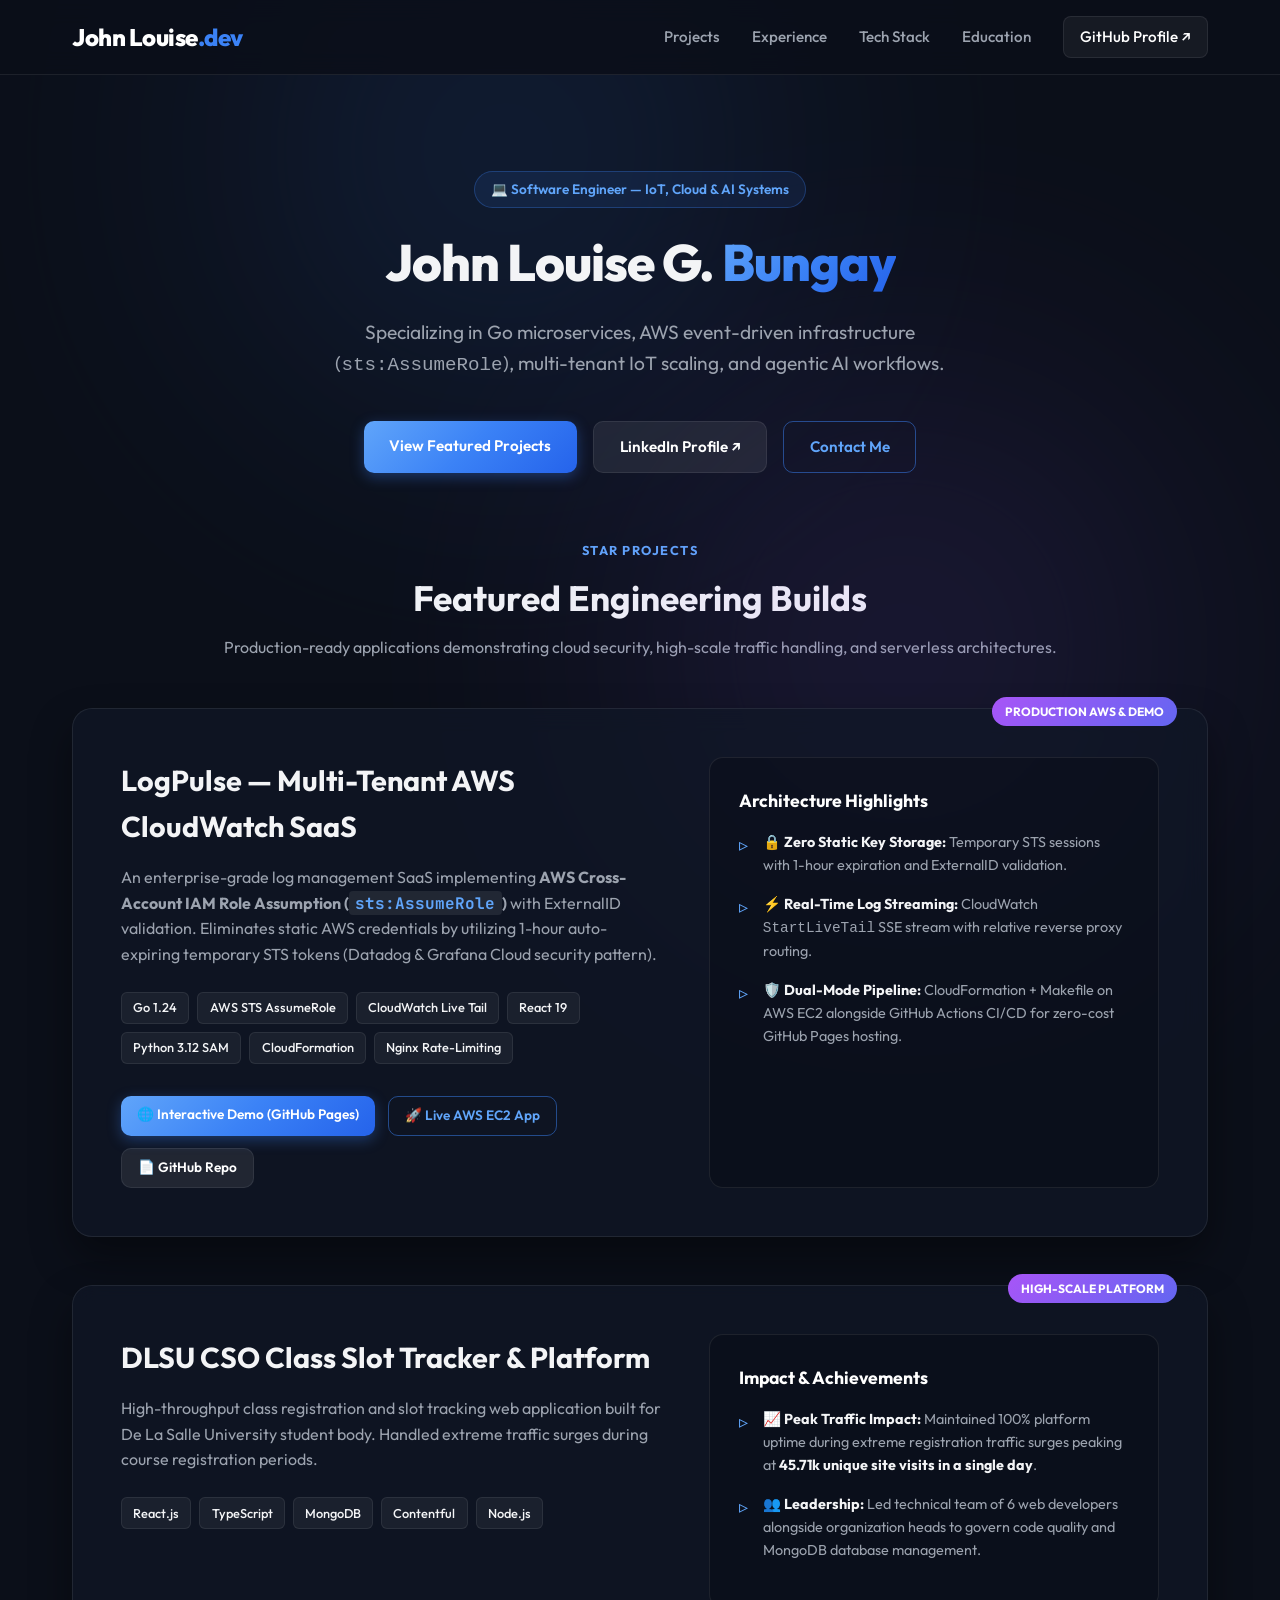
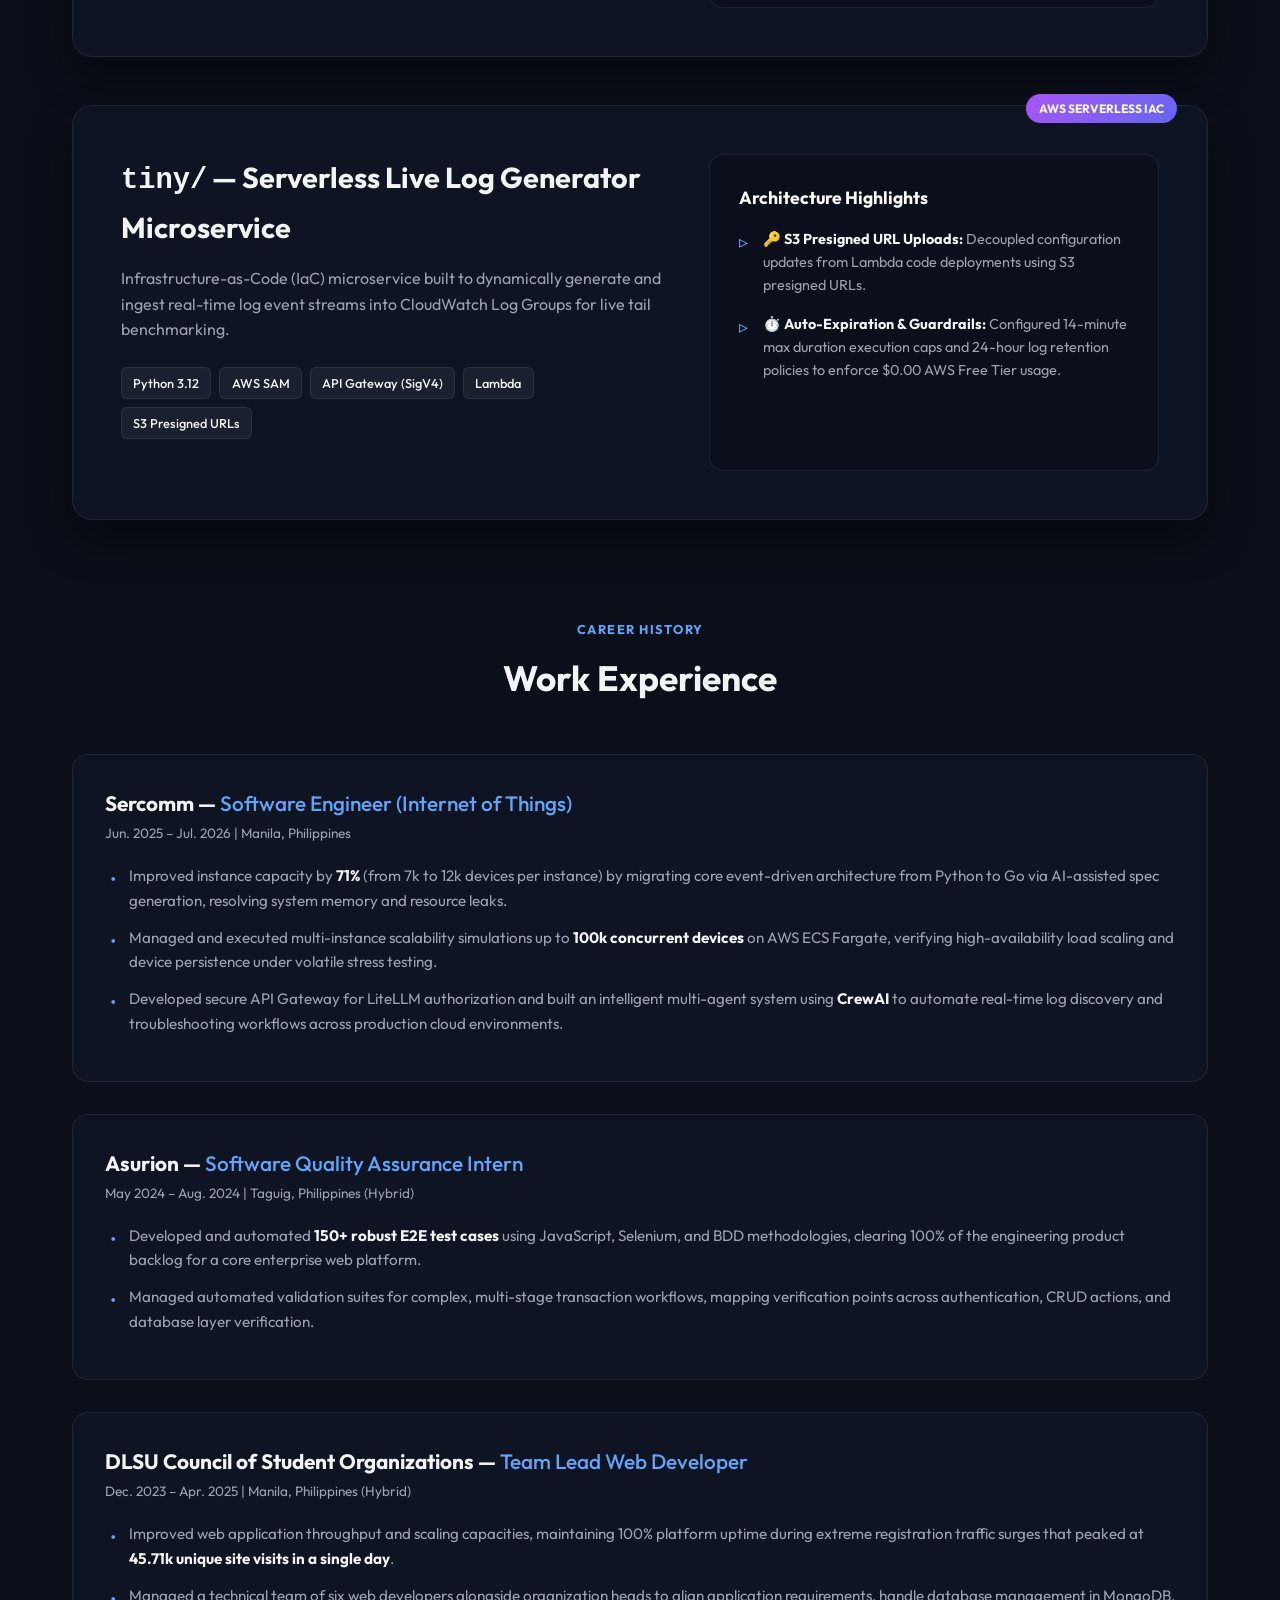
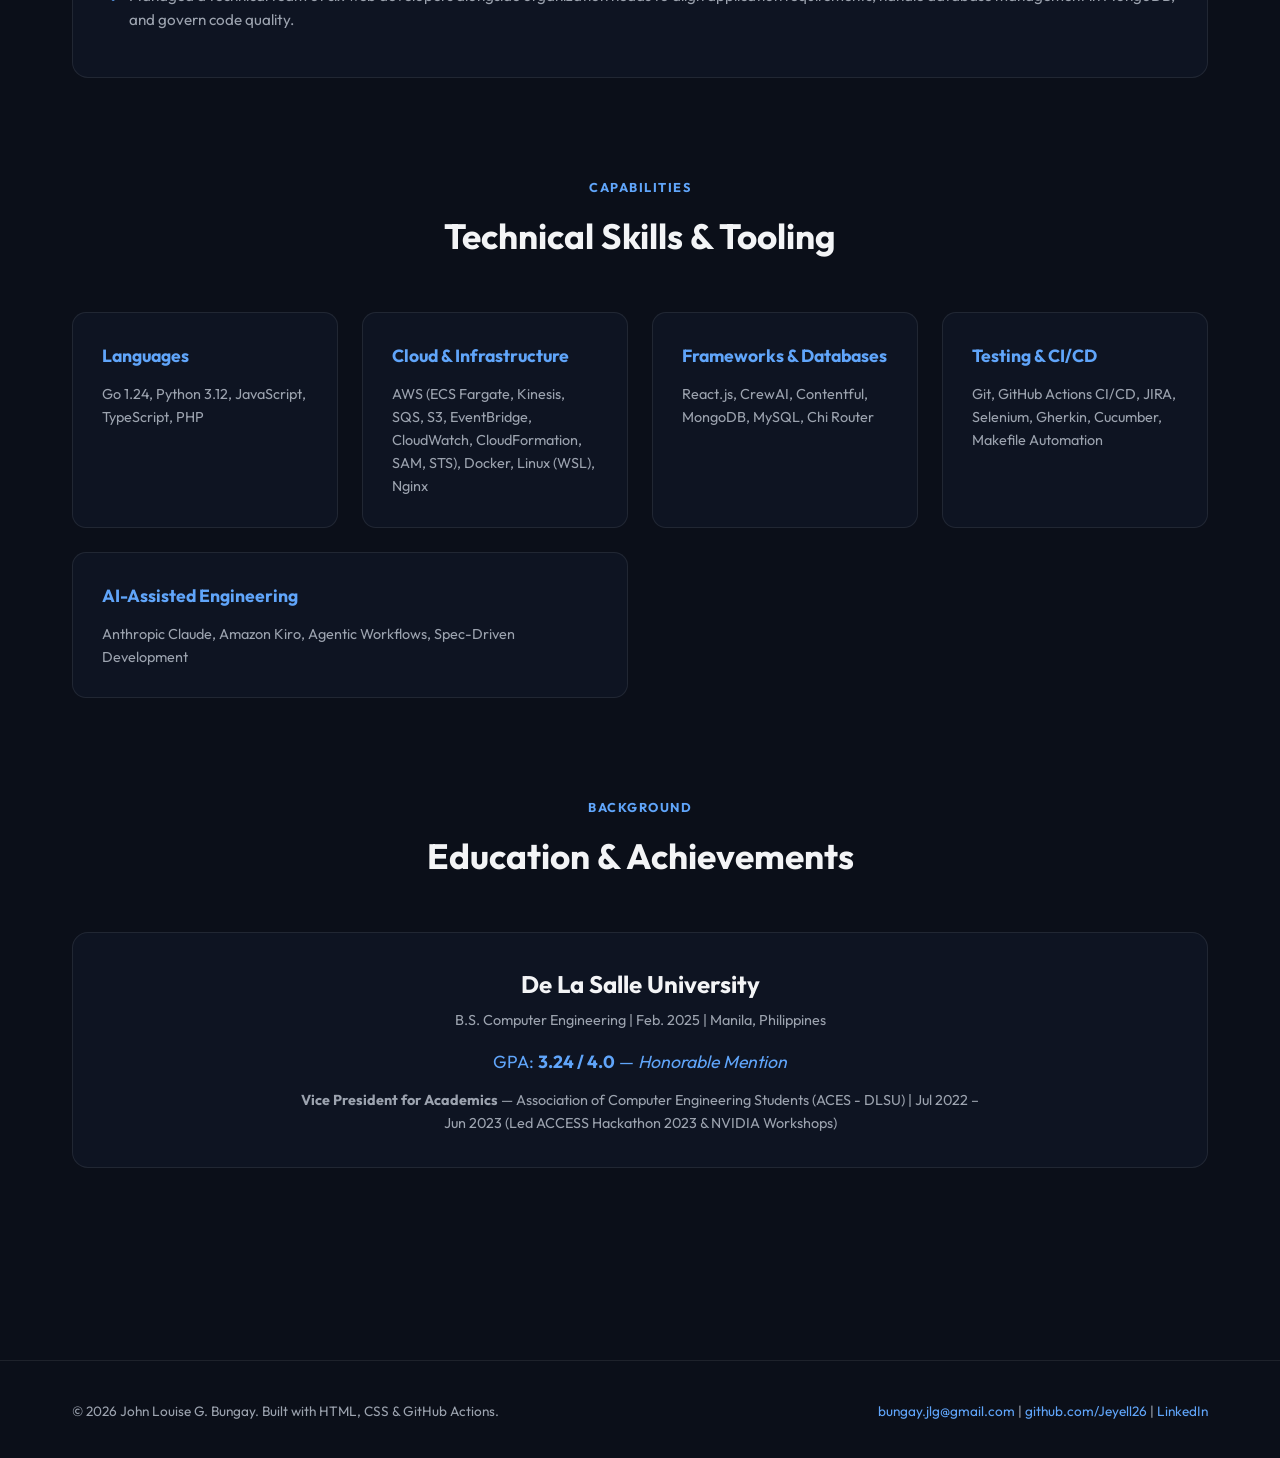
==== index.html @ c89de6e0 "feat: initial commit for personal developer portfolio website" ====
<!DOCTYPE html>
<html lang="en">
<head>
  <meta charset="UTF-8" />
  <meta name="viewport" content="width=device-width, initial-scale=1.0"/>
  <title>John Louise Bungay — Software Engineer (IoT, Cloud & AI Systems)</title>
  <link rel="preconnect" href="https://fonts.googleapis.com">
  <link rel="preconnect" href="https://fonts.gstatic.com" crossorigin>
  <link href="https://fonts.googleapis.com/css2?family=Outfit:wght@300;400;500;600;700;800&family=JetBrains+Mono:wght@400;500;600&display=swap" rel="stylesheet">
  <link rel="stylesheet" href="style.css" />
</head>
<body>

  <!-- Ambient Glow Background Effects -->
  <div class="bg-glow glow-1"></div>
  <div class="bg-glow glow-2"></div>

  <!-- Navigation -->
  <nav class="navbar">
    <div class="nav-container">
      <a href="#" class="logo">John Louise<span>.dev</span></a>
      <div class="nav-links">
        <a href="#projects">Projects</a>
        <a href="#experience">Experience</a>
        <a href="#skills">Tech Stack</a>
        <a href="#education">Education</a>
        <a href="https://github.com/Jeyell26" target="_blank" rel="noopener" class="btn-github">GitHub Profile ↗</a>
      </div>
    </div>
  </nav>

  <!-- Hero Section -->
  <header class="hero">
    <div class="hero-container">
      <div class="badge">💻 Software Engineer — IoT, Cloud & AI Systems</div>
      <h1 class="hero-title">John Louise G. <span class="gradient-text">Bungay</span></h1>
      <p class="hero-subtitle">Specializing in Go microservices, AWS event-driven infrastructure (<code>sts:AssumeRole</code>), multi-tenant IoT scaling, and agentic AI workflows.</p>
      
      <div class="hero-actions">
        <a href="#projects" class="btn btn-primary">View Featured Projects</a>
        <a href="https://www.linkedin.com/in/jeyellbungay/" target="_blank" rel="noopener" class="btn btn-secondary">LinkedIn Profile ↗</a>
        <a href="mailto:bungay.jlg@gmail.com" class="btn btn-outline">Contact Me</a>
      </div>
    </div>
  </header>

  <!-- Main Content -->
  <main class="main-content">

    <!-- Featured Projects Showcase -->
    <section id="projects" class="section">
      <div class="section-header">
        <span class="section-tag">STAR PROJECTS</span>
        <h2>Featured Engineering Builds</h2>
        <p>Production-ready applications demonstrating cloud security, high-scale traffic handling, and serverless architectures.</p>
      </div>

      <!-- Project 1: LogPulse -->
      <div class="featured-card" style="margin-bottom: 3rem;">
        <div class="card-badge">PRODUCTION AWS & DEMO</div>
        <div class="featured-grid">
          <div class="featured-info">
            <h3 class="featured-title">LogPulse — Multi-Tenant AWS CloudWatch SaaS</h3>
            <p class="featured-description">
              An enterprise-grade log management SaaS implementing <strong>AWS Cross-Account IAM Role Assumption (<code>sts:AssumeRole</code>)</strong> with ExternalID validation. Eliminates static AWS credentials by utilizing 1-hour auto-expiring temporary STS tokens (Datadog & Grafana Cloud security pattern).
            </p>

            <div class="tech-tags">
              <span class="tag">Go 1.24</span>
              <span class="tag">AWS STS AssumeRole</span>
              <span class="tag">CloudWatch Live Tail</span>
              <span class="tag">React 19</span>
              <span class="tag">Python 3.12 SAM</span>
              <span class="tag">CloudFormation</span>
              <span class="tag">Nginx Rate-Limiting</span>
            </div>

            <div class="featured-links">
              <a href="https://jeyell26.github.io/CloudCompanion/" target="_blank" rel="noopener" class="btn btn-primary btn-sm">🌐 Interactive Demo (GitHub Pages)</a>
              <a href="http://3.89.224.215" target="_blank" rel="noopener" class="btn btn-outline btn-sm">🚀 Live AWS EC2 App</a>
              <a href="https://github.com/Jeyell26/CloudCompanion" target="_blank" rel="noopener" class="btn btn-secondary btn-sm">📄 GitHub Repo</a>
            </div>
          </div>

          <div class="featured-highlights">
            <h4>Architecture Highlights</h4>
            <ul class="highlight-list">
              <li><strong>🔒 Zero Static Key Storage:</strong> Temporary STS sessions with 1-hour expiration and ExternalID validation.</li>
              <li><strong>⚡ Real-Time Log Streaming:</strong> CloudWatch <code>StartLiveTail</code> SSE stream with relative reverse proxy routing.</li>
              <li><strong>🛡️ Dual-Mode Pipeline:</strong> CloudFormation + Makefile on AWS EC2 alongside GitHub Actions CI/CD for zero-cost GitHub Pages hosting.</li>
            </ul>
          </div>
        </div>
      </div>

      <!-- Project 2: DLSU CSO Tracker -->
      <div class="featured-card" style="margin-bottom: 3rem;">
        <div class="card-badge">HIGH-SCALE PLATFORM</div>
        <div class="featured-grid">
          <div class="featured-info">
            <h3 class="featured-title">DLSU CSO Class Slot Tracker & Platform</h3>
            <p class="featured-description">
              High-throughput class registration and slot tracking web application built for De La Salle University student body. Handled extreme traffic surges during course registration periods.
            </p>

            <div class="tech-tags">
              <span class="tag">React.js</span>
              <span class="tag">TypeScript</span>
              <span class="tag">MongoDB</span>
              <span class="tag">Contentful</span>
              <span class="tag">Node.js</span>
            </div>
          </div>

          <div class="featured-highlights">
            <h4>Impact & Achievements</h4>
            <ul class="highlight-list">
              <li><strong>📈 Peak Traffic Impact:</strong> Maintained 100% platform uptime during extreme registration traffic surges peaking at <strong>45.71k unique site visits in a single day</strong>.</li>
              <li><strong>👥 Leadership:</strong> Led technical team of 6 web developers alongside organization heads to govern code quality and MongoDB database management.</li>
            </ul>
          </div>
        </div>
      </div>

      <!-- Project 3: tiny SAM Generator -->
      <div class="featured-card">
        <div class="card-badge">AWS SERVERLESS IAC</div>
        <div class="featured-grid">
          <div class="featured-info">
            <h3 class="featured-title"><code>tiny/</code> — Serverless Live Log Generator Microservice</h3>
            <p class="featured-description">
              Infrastructure-as-Code (IaC) microservice built to dynamically generate and ingest real-time log event streams into CloudWatch Log Groups for live tail benchmarking.
            </p>

            <div class="tech-tags">
              <span class="tag">Python 3.12</span>
              <span class="tag">AWS SAM</span>
              <span class="tag">API Gateway (SigV4)</span>
              <span class="tag">Lambda</span>
              <span class="tag">S3 Presigned URLs</span>
            </div>
          </div>

          <div class="featured-highlights">
            <h4>Architecture Highlights</h4>
            <ul class="highlight-list">
              <li><strong>🔑 S3 Presigned URL Uploads:</strong> Decoupled configuration updates from Lambda code deployments using S3 presigned URLs.</li>
              <li><strong>⏱️ Auto-Expiration & Guardrails:</strong> Configured 14-minute max duration execution caps and 24-hour log retention policies to enforce $0.00 AWS Free Tier usage.</li>
            </ul>
          </div>
        </div>
      </div>

    </section>

    <!-- Work Experience Timeline -->
    <section id="experience" class="section">
      <div class="section-header">
        <span class="section-tag">CAREER HISTORY</span>
        <h2>Work Experience</h2>
      </div>

      <div class="experience-timeline">

        <div class="timeline-item">
          <div class="timeline-header">
            <div>
              <h3>Sercomm — <span>Software Engineer (Internet of Things)</span></h3>
              <p class="timeline-meta">Jun. 2025 – Jul. 2026 | Manila, Philippines</p>
            </div>
          </div>
          <ul class="experience-bullets">
            <li>Improved instance capacity by <strong>71%</strong> (from 7k to 12k devices per instance) by migrating core event-driven architecture from Python to Go via AI-assisted spec generation, resolving system memory and resource leaks.</li>
            <li>Managed and executed multi-instance scalability simulations up to <strong>100k concurrent devices</strong> on AWS ECS Fargate, verifying high-availability load scaling and device persistence under volatile stress testing.</li>
            <li>Developed secure API Gateway for LiteLLM authorization and built an intelligent multi-agent system using <strong>CrewAI</strong> to automate real-time log discovery and troubleshooting workflows across production cloud environments.</li>
          </ul>
        </div>

        <div class="timeline-item">
          <div class="timeline-header">
            <div>
              <h3>Asurion — <span>Software Quality Assurance Intern</span></h3>
              <p class="timeline-meta">May 2024 – Aug. 2024 | Taguig, Philippines (Hybrid)</p>
            </div>
          </div>
          <ul class="experience-bullets">
            <li>Developed and automated <strong>150+ robust E2E test cases</strong> using JavaScript, Selenium, and BDD methodologies, clearing 100% of the engineering product backlog for a core enterprise web platform.</li>
            <li>Managed automated validation suites for complex, multi-stage transaction workflows, mapping verification points across authentication, CRUD actions, and database layer verification.</li>
          </ul>
        </div>

        <div class="timeline-item">
          <div class="timeline-header">
            <div>
              <h3>DLSU Council of Student Organizations — <span>Team Lead Web Developer</span></h3>
              <p class="timeline-meta">Dec. 2023 – Apr. 2025 | Manila, Philippines (Hybrid)</p>
            </div>
          </div>
          <ul class="experience-bullets">
            <li>Improved web application throughput and scaling capacities, maintaining 100% platform uptime during extreme registration traffic surges that peaked at <strong>45.71k unique site visits in a single day</strong>.</li>
            <li>Managed a technical team of six web developers alongside organization heads to align application requirements, handle database management in MongoDB, and govern code quality.</li>
          </ul>
        </div>

      </div>
    </section>

    <!-- Technical Skills Matrix -->
    <section id="skills" class="section">
      <div class="section-header">
        <span class="section-tag">CAPABILITIES</span>
        <h2>Technical Skills & Tooling</h2>
      </div>

      <div class="skills-grid">
        <div class="skill-category">
          <h4>Languages</h4>
          <p>Go 1.24, Python 3.12, JavaScript, TypeScript, PHP</p>
        </div>
        <div class="skill-category">
          <h4>Cloud & Infrastructure</h4>
          <p>AWS (ECS Fargate, Kinesis, SQS, S3, EventBridge, CloudWatch, CloudFormation, SAM, STS), Docker, Linux (WSL), Nginx</p>
        </div>
        <div class="skill-category">
          <h4>Frameworks & Databases</h4>
          <p>React.js, CrewAI, Contentful, MongoDB, MySQL, Chi Router</p>
        </div>
        <div class="skill-category">
          <h4>Testing & CI/CD</h4>
          <p>Git, GitHub Actions CI/CD, JIRA, Selenium, Gherkin, Cucumber, Makefile Automation</p>
        </div>
        <div class="skill-category" style="grid-column: span 2;">
          <h4>AI-Assisted Engineering</h4>
          <p>Anthropic Claude, Amazon Kiro, Agentic Workflows, Spec-Driven Development</p>
        </div>
      </div>
    </section>

    <!-- Education -->
    <section id="education" class="section">
      <div class="section-header">
        <span class="section-tag">BACKGROUND</span>
        <h2>Education & Achievements</h2>
      </div>

      <div class="education-card">
        <h3>De La Salle University</h3>
        <p class="edu-sub">B.S. Computer Engineering | Feb. 2025 | Manila, Philippines</p>
        <p class="edu-gpa">GPA: <strong>3.24 / 4.0</strong> — <em>Honorable Mention</em></p>
        <p class="edu-org"><strong>Vice President for Academics</strong> — Association of Computer Engineering Students (ACES - DLSU) | Jul 2022 – Jun 2023 (Led ACCESS Hackathon 2023 & NVIDIA Workshops)</p>
      </div>
    </section>

  </main>

  <!-- Footer -->
  <footer class="footer">
    <div class="footer-container">
      <p>© 2026 John Louise G. Bungay. Built with HTML, CSS & GitHub Actions.</p>
      <div class="footer-links">
        <a href="mailto:bungay.jlg@gmail.com">bungay.jlg@gmail.com</a> | 
        <a href="https://github.com/Jeyell26" target="_blank" rel="noopener">github.com/Jeyell26</a> | 
        <a href="https://www.linkedin.com/in/jeyellbungay/" target="_blank" rel="noopener">LinkedIn</a>
      </div>
    </div>
  </footer>

</body>
</html>
---- style.css ----
/* Modern Dark Mode Styling for jeyell_web Portfolio */
:root {
  --bg-dark: #0b0f19;
  --card-bg: rgba(17, 24, 39, 0.7);
  --card-border: rgba(255, 255, 255, 0.08);
  --primary-accent: #3b82f6;
  --primary-gradient: linear-gradient(135deg, #60a5fa 0%, #3b82f6 50%, #2563eb 100%);
  --secondary-gradient: linear-gradient(135deg, #a855f7 0%, #6366f1 100%);
  --text-main: #f3f4f6;
  --text-muted: #9ca3af;
  --font-main: 'Outfit', -apple-system, sans-serif;
  --font-mono: 'JetBrains Mono', monospace;
}

* {
  box-sizing: border-box;
  margin: 0;
  padding: 0;
}

body {
  background-color: var(--bg-dark);
  color: var(--text-main);
  font-family: var(--font-main);
  line-height: 1.6;
  overflow-x: hidden;
}

/* Ambient Glow Background Effects */
.bg-glow {
  position: absolute;
  width: 500px;
  height: 500px;
  border-radius: 50%;
  filter: blur(140px);
  opacity: 0.15;
  pointer-events: none;
  z-index: 0;
}

.glow-1 {
  top: -100px;
  left: 20%;
  background: #3b82f6;
}

.glow-2 {
  top: 400px;
  right: 10%;
  background: #8b5cf6;
}

/* Navbar */
.navbar {
  position: sticky;
  top: 0;
  background: rgba(11, 15, 25, 0.85);
  backdrop-filter: blur(12px);
  border-bottom: 1px solid var(--card-border);
  z-index: 100;
  padding: 1rem 0;
}

.nav-container {
  max-width: 1200px;
  margin: 0 auto;
  padding: 0 2rem;
  display: flex;
  justify-content: space-between;
  align-items: center;
}

.logo {
  font-size: 1.5rem;
  font-weight: 800;
  color: #fff;
  text-decoration: none;
  letter-spacing: -0.5px;
}

.logo span {
  color: var(--primary-accent);
}

.nav-links {
  display: flex;
  gap: 2rem;
  align-items: center;
}

.nav-links a {
  color: var(--text-muted);
  text-decoration: none;
  font-size: 0.95rem;
  font-weight: 500;
  transition: color 0.2s;
}

.nav-links a:hover {
  color: #fff;
}

.btn-github {
  background: rgba(255, 255, 255, 0.05);
  border: 1px solid var(--card-border);
  padding: 0.5rem 1rem;
  border-radius: 8px;
  color: #fff !important;
}

/* Hero Section */
.hero {
  position: relative;
  padding: 6rem 2rem 4rem;
  text-align: center;
  max-width: 900px;
  margin: 0 auto;
}

.badge {
  display: inline-block;
  background: rgba(59, 130, 246, 0.1);
  border: 1px solid rgba(59, 130, 246, 0.3);
  color: #60a5fa;
  padding: 0.4rem 1rem;
  border-radius: 50px;
  font-size: 0.85rem;
  font-weight: 600;
  margin-bottom: 1.5rem;
}

.hero-title {
  font-size: 3.2rem;
  font-weight: 800;
  line-height: 1.2;
  margin-bottom: 1.5rem;
  letter-spacing: -1px;
}

.gradient-text {
  background: var(--primary-gradient);
  -webkit-background-clip: text;
  -webkit-text-fill-color: transparent;
}

.hero-subtitle {
  font-size: 1.2rem;
  color: var(--text-muted);
  margin-bottom: 2.5rem;
  max-width: 700px;
  margin-left: auto;
  margin-right: auto;
}

.hero-actions {
  display: flex;
  gap: 1rem;
  justify-content: center;
}

/* Buttons */
.btn {
  display: inline-block;
  padding: 0.8rem 1.6rem;
  border-radius: 10px;
  font-size: 0.95rem;
  font-weight: 600;
  text-decoration: none;
  transition: all 0.2s ease;
  cursor: pointer;
}

.btn-primary {
  background: var(--primary-gradient);
  color: #fff;
  box-shadow: 0 4px 14px rgba(59, 130, 246, 0.35);
}

.btn-primary:hover {
  transform: translateY(-2px);
  box-shadow: 0 6px 20px rgba(59, 130, 246, 0.5);
}

.btn-secondary {
  background: rgba(255, 255, 255, 0.08);
  border: 1px solid var(--card-border);
  color: #fff;
}

.btn-secondary:hover {
  background: rgba(255, 255, 255, 0.14);
}

.btn-outline {
  background: transparent;
  border: 1px solid rgba(59, 130, 246, 0.5);
  color: #60a5fa;
}

.btn-outline:hover {
  background: rgba(59, 130, 246, 0.1);
}

.btn-sm {
  padding: 0.5rem 1rem;
  font-size: 0.85rem;
}

/* Main Section Layout */
.main-content {
  max-width: 1200px;
  margin: 0 auto;
  padding: 0 2rem 6rem;
}

.section {
  margin-bottom: 6rem;
}

.section-header {
  text-align: center;
  margin-bottom: 3rem;
}

.section-tag {
  color: #60a5fa;
  font-size: 0.8rem;
  font-weight: 700;
  letter-spacing: 1.5px;
}

.section-header h2 {
  font-size: 2.2rem;
  font-weight: 700;
  margin: 0.5rem 0;
}

.section-header p {
  color: var(--text-muted);
}

/* Featured Card */
.featured-card {
  position: relative;
  background: var(--card-bg);
  border: 1px solid var(--card-border);
  border-radius: 20px;
  padding: 3rem;
  backdrop-filter: blur(12px);
  box-shadow: 0 20px 40px rgba(0, 0, 0, 0.4);
}

.card-badge {
  position: absolute;
  top: -12px;
  right: 30px;
  background: var(--secondary-gradient);
  color: #fff;
  font-size: 0.75rem;
  font-weight: 700;
  padding: 0.3rem 0.8rem;
  border-radius: 20px;
}

.featured-grid {
  display: grid;
  grid-template-columns: 1.2fr 1fr;
  gap: 3rem;
}

.featured-title {
  font-size: 1.8rem;
  margin-bottom: 1rem;
}

.featured-description {
  color: var(--text-muted);
  margin-bottom: 1.5rem;
}

.featured-description code {
  font-family: var(--font-mono);
  background: rgba(255, 255, 255, 0.08);
  padding: 0.1rem 0.4rem;
  border-radius: 4px;
  color: #60a5fa;
}

.tech-tags {
  display: flex;
  flex-wrap: wrap;
  gap: 0.5rem;
  margin-bottom: 2rem;
}

.tag {
  background: rgba(255, 255, 255, 0.05);
  border: 1px solid var(--card-border);
  padding: 0.3rem 0.7rem;
  border-radius: 6px;
  font-size: 0.8rem;
  font-weight: 500;
}

.featured-links {
  display: flex;
  flex-wrap: wrap;
  gap: 0.8rem;
}

.featured-highlights {
  background: rgba(0, 0, 0, 0.2);
  border: 1px solid var(--card-border);
  border-radius: 14px;
  padding: 1.8rem;
}

.featured-highlights h4 {
  margin-bottom: 1rem;
  font-size: 1.1rem;
  color: #fff;
}

.highlight-list {
  list-style: none;
}

.highlight-list li {
  position: relative;
  padding-left: 1.5rem;
  margin-bottom: 1rem;
  font-size: 0.9rem;
  color: var(--text-muted);
}

.highlight-list li::before {
  content: "▹";
  position: absolute;
  left: 0;
  color: #60a5fa;
  font-size: 1.1rem;
}

.highlight-list li strong {
  color: var(--text-main);
}

/* Projects Grid */
.projects-grid {
  display: grid;
  grid-template-columns: repeat(auto-fit, minmax(300px, 1fr));
  gap: 1.5rem;
}

.project-card {
  background: var(--card-bg);
  border: 1px solid var(--card-border);
  border-radius: 16px;
  padding: 2rem;
  transition: transform 0.2s, border-color 0.2s;
}

.project-card:hover {
  transform: translateY(-4px);
  border-color: rgba(59, 130, 246, 0.4);
}

.card-icon {
  font-size: 2rem;
  margin-bottom: 1rem;
}

.project-card h3 {
  font-size: 1.3rem;
  margin-bottom: 0.8rem;
}

.project-card p {
  color: var(--text-muted);
  font-size: 0.9rem;
  margin-bottom: 1.5rem;
}

.card-tags {
  display: flex;
  gap: 0.5rem;
}

.card-tags span {
  font-size: 0.75rem;
  color: #60a5fa;
  background: rgba(59, 130, 246, 0.1);
  padding: 0.2rem 0.6rem;
  border-radius: 4px;
}

/* Skills Matrix */
.skills-grid {
  display: grid;
  grid-template-columns: repeat(auto-fit, minmax(250px, 1fr));
  gap: 1.5rem;
}

.skill-category {
  background: var(--card-bg);
  border: 1px solid var(--card-border);
  border-radius: 14px;
  padding: 1.8rem;
}

.skill-category h4 {
  font-size: 1.1rem;
  margin-bottom: 0.8rem;
  color: #60a5fa;
}

.skill-category p {
  color: var(--text-muted);
  font-size: 0.9rem;
}

/* Timeline & Experience Styling */
.experience-timeline {
  display: flex;
  flex-direction: column;
  gap: 2rem;
}

.timeline-item {
  background: var(--card-bg);
  border: 1px solid var(--card-border);
  border-radius: 16px;
  padding: 2rem;
}

.timeline-header h3 {
  font-size: 1.3rem;
  margin-bottom: 0.2rem;
}

.timeline-header h3 span {
  color: #60a5fa;
  font-weight: 500;
}

.timeline-meta {
  color: var(--text-muted);
  font-size: 0.85rem;
  margin-bottom: 1.2rem;
}

.experience-bullets {
  list-style: none;
}

.experience-bullets li {
  position: relative;
  padding-left: 1.5rem;
  margin-bottom: 0.8rem;
  font-size: 0.95rem;
  color: var(--text-muted);
}

.experience-bullets li::before {
  content: "•";
  position: absolute;
  left: 0.3rem;
  color: #60a5fa;
  font-size: 1.2rem;
}

.experience-bullets li strong {
  color: var(--text-main);
}

/* Education Card */
.education-card {
  background: var(--card-bg);
  border: 1px solid var(--card-border);
  border-radius: 16px;
  padding: 2rem;
  text-align: center;
}

.education-card h3 {
  font-size: 1.5rem;
  margin-bottom: 0.3rem;
}

.edu-sub {
  color: var(--text-muted);
  font-size: 0.9rem;
  margin-bottom: 1rem;
}

.edu-gpa {
  font-size: 1.1rem;
  margin-bottom: 0.8rem;
  color: #60a5fa;
}

.edu-org {
  color: var(--text-muted);
  font-size: 0.9rem;
  max-width: 700px;
  margin: 0 auto;
}

.footer-links a {
  color: #60a5fa;
  text-decoration: none;
}

/* Footer */
.footer {
  border-top: 1px solid var(--card-border);
  padding: 2.5rem 0;
  text-align: center;
}

.footer-container {
  max-width: 1200px;
  margin: 0 auto;
  padding: 0 2rem;
  display: flex;
  justify-content: space-between;
  align-items: center;
  font-size: 0.85rem;
  color: var(--text-muted);
}

/* Responsive Breakpoints */
@media (max-width: 900px) {
  .featured-grid {
    grid-template-columns: 1fr;
  }
  .skills-grid {
    grid-template-columns: 1fr !important;
  }
  .skill-category {
    grid-column: span 1 !important;
  }
  .hero-title {
    font-size: 2.3rem;
  }
  .footer-container {
    flex-direction: column;
    gap: 1rem;
  }
}
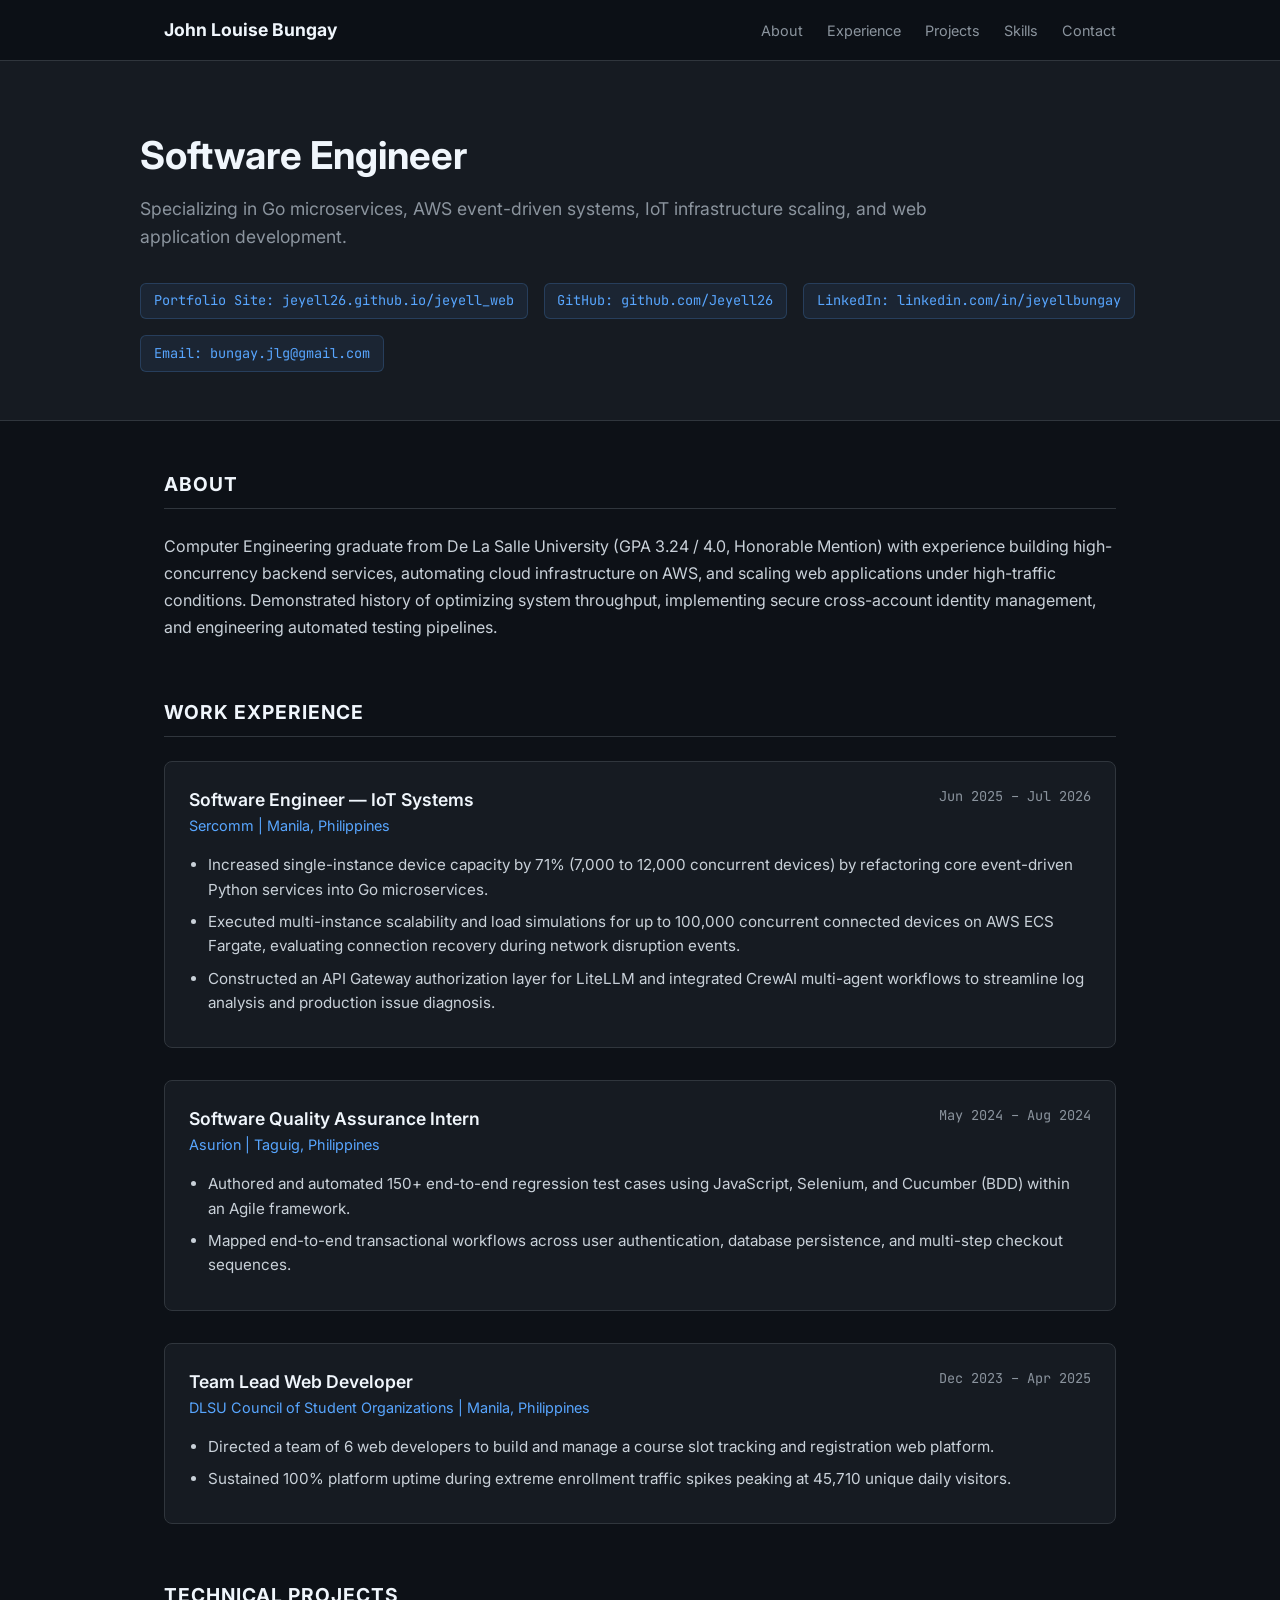
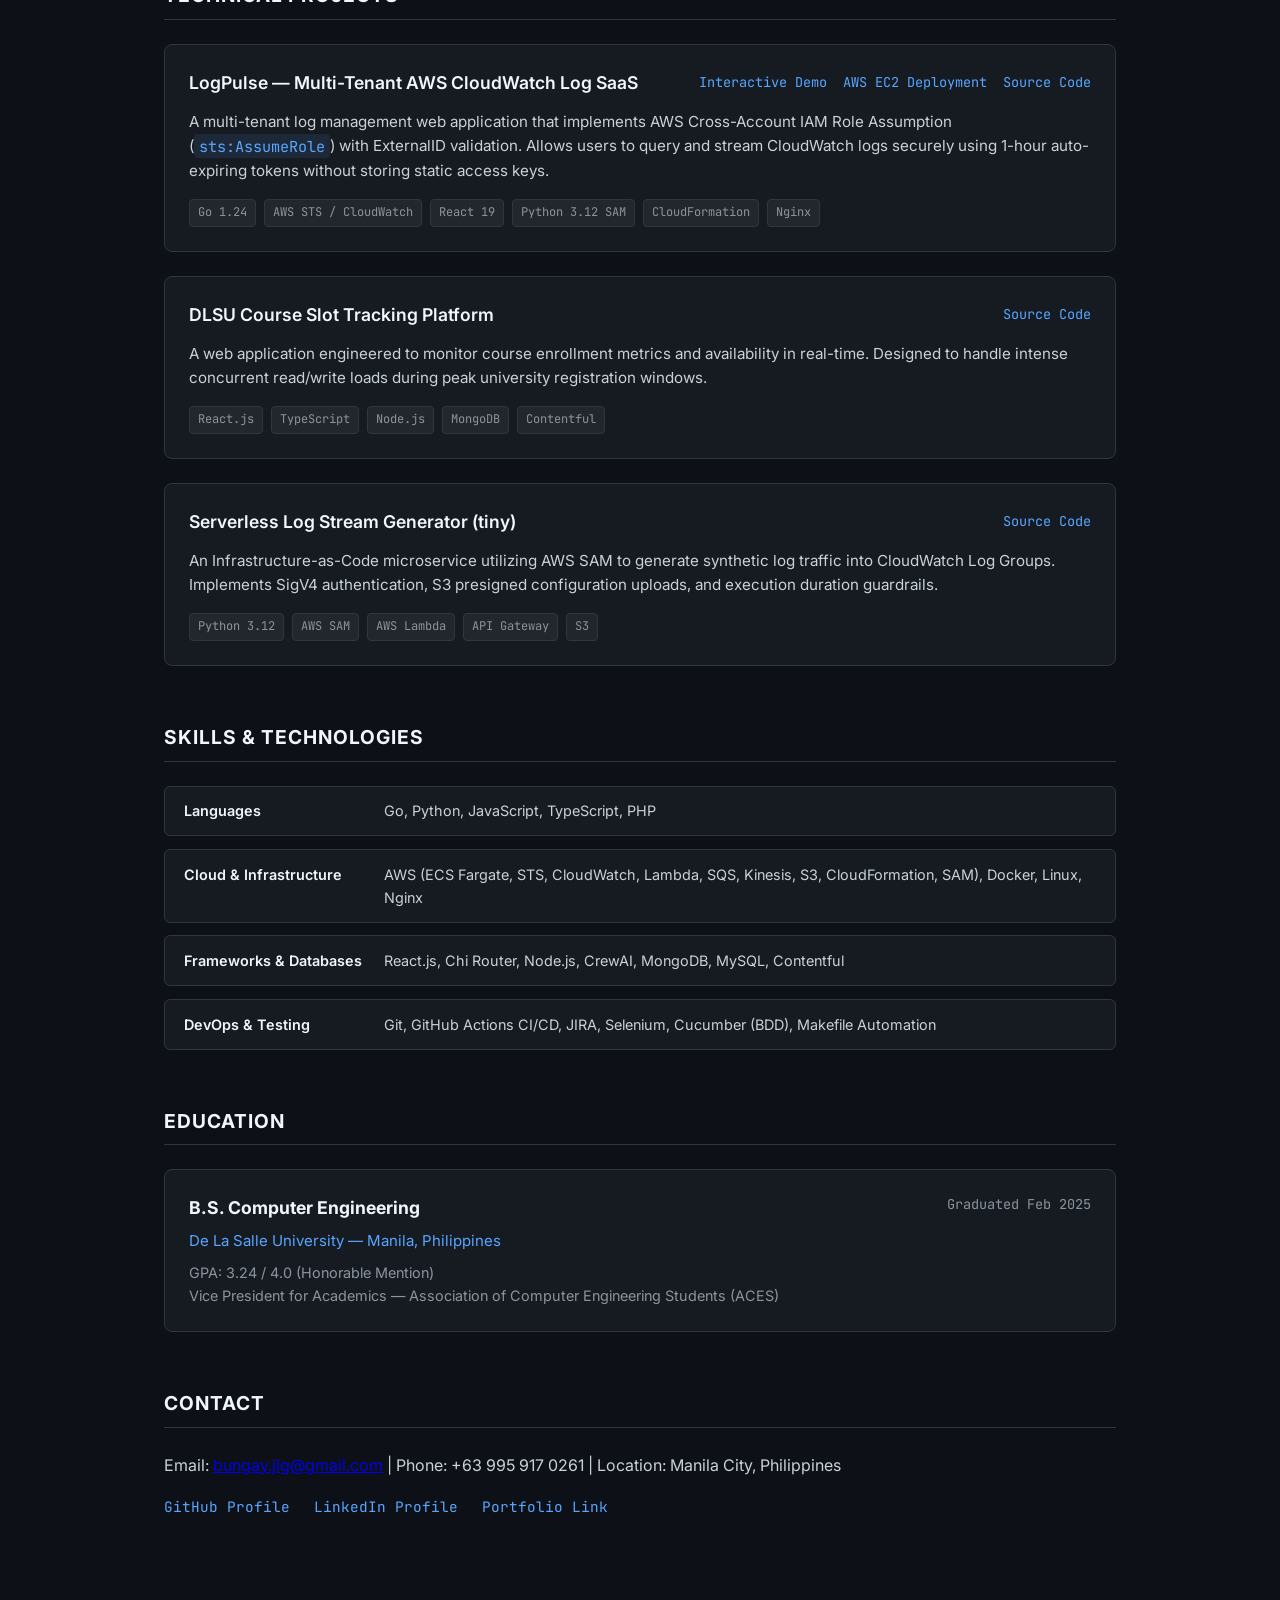
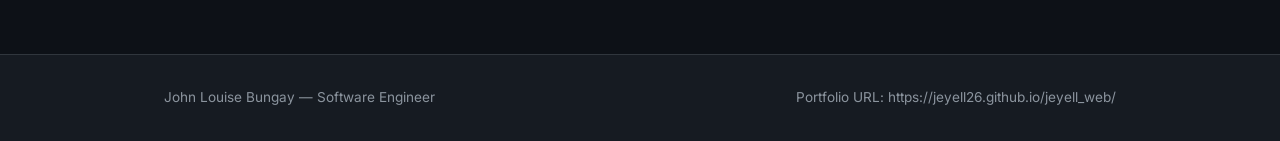
==== commit 283e701f: "refactor: clean professional layout without emojis and balanced project scope" ====
--- a/index.html
+++ b/index.html
@@ -3,28 +3,24 @@
 <head>
   <meta charset="UTF-8" />
   <meta name="viewport" content="width=device-width, initial-scale=1.0"/>
-  <title>John Louise Bungay — Software Engineer (IoT, Cloud & AI Systems)</title>
+  <title>John Louise Bungay — Software Engineer</title>
   <link rel="preconnect" href="https://fonts.googleapis.com">
   <link rel="preconnect" href="https://fonts.gstatic.com" crossorigin>
-  <link href="https://fonts.googleapis.com/css2?family=Outfit:wght@300;400;500;600;700;800&family=JetBrains+Mono:wght@400;500;600&display=swap" rel="stylesheet">
+  <link href="https://fonts.googleapis.com/css2?family=Inter:wght@300;400;500;600;700&family=JetBrains+Mono:wght@400;500&display=swap" rel="stylesheet">
   <link rel="stylesheet" href="style.css" />
 </head>
 <body>
 
-  <!-- Ambient Glow Background Effects -->
-  <div class="bg-glow glow-1"></div>
-  <div class="bg-glow glow-2"></div>
-
   <!-- Navigation -->
   <nav class="navbar">
     <div class="nav-container">
-      <a href="#" class="logo">John Louise<span>.dev</span></a>
+      <a href="#" class="logo">John Louise Bungay</a>
       <div class="nav-links">
+        <a href="#about">About</a>
+        <a href="#experience">Experience</a>
         <a href="#projects">Projects</a>
-        <a href="#experience">Experience</a>
-        <a href="#skills">Tech Stack</a>
-        <a href="#education">Education</a>
-        <a href="https://github.com/Jeyell26" target="_blank" rel="noopener" class="btn-github">GitHub Profile ↗</a>
+        <a href="#skills">Skills</a>
+        <a href="#contact">Contact</a>
       </div>
     </div>
   </nav>
@@ -32,14 +28,14 @@
   <!-- Hero Section -->
   <header class="hero">
     <div class="hero-container">
-      <div class="badge">💻 Software Engineer — IoT, Cloud & AI Systems</div>
-      <h1 class="hero-title">John Louise G. <span class="gradient-text">Bungay</span></h1>
-      <p class="hero-subtitle">Specializing in Go microservices, AWS event-driven infrastructure (<code>sts:AssumeRole</code>), multi-tenant IoT scaling, and agentic AI workflows.</p>
+      <h1 class="hero-title">Software Engineer</h1>
+      <p class="hero-subtitle">Specializing in Go microservices, AWS event-driven systems, IoT infrastructure scaling, and web application development.</p>
       
-      <div class="hero-actions">
-        <a href="#projects" class="btn btn-primary">View Featured Projects</a>
-        <a href="https://www.linkedin.com/in/jeyellbungay/" target="_blank" rel="noopener" class="btn btn-secondary">LinkedIn Profile ↗</a>
-        <a href="mailto:bungay.jlg@gmail.com" class="btn btn-outline">Contact Me</a>
+      <div class="hero-links">
+        <a href="https://jeyell26.github.io/jeyell_web/" target="_blank" rel="noopener" class="link-item">Portfolio Site: jeyell26.github.io/jeyell_web</a>
+        <a href="https://github.com/Jeyell26" target="_blank" rel="noopener" class="link-item">GitHub: github.com/Jeyell26</a>
+        <a href="https://www.linkedin.com/in/jeyellbungay/" target="_blank" rel="noopener" class="link-item">LinkedIn: linkedin.com/in/jeyellbungay</a>
+        <a href="mailto:bungay.jlg@gmail.com" class="link-item">Email: bungay.jlg@gmail.com</a>
       </div>
     </div>
   </header>
@@ -47,207 +43,189 @@
   <!-- Main Content -->
   <main class="main-content">
 
-    <!-- Featured Projects Showcase -->
+    <!-- About Section -->
+    <section id="about" class="section">
+      <div class="section-title">About</div>
+      <p class="section-text">
+        Computer Engineering graduate from De La Salle University (GPA 3.24 / 4.0, Honorable Mention) with experience building high-concurrency backend services, automating cloud infrastructure on AWS, and scaling web applications under high-traffic conditions. Demonstrated history of optimizing system throughput, implementing secure cross-account identity management, and engineering automated testing pipelines.
+      </p>
+    </section>
+
+    <!-- Experience Section -->
+    <section id="experience" class="section">
+      <div class="section-title">Work Experience</div>
+
+      <div class="experience-list">
+
+        <!-- Sercomm -->
+        <div class="exp-card">
+          <div class="exp-header">
+            <div>
+              <h3 class="exp-role">Software Engineer — IoT Systems</h3>
+              <div class="exp-company">Sercomm | Manila, Philippines</div>
+            </div>
+            <div class="exp-date">Jun 2025 – Jul 2026</div>
+          </div>
+          <ul class="exp-bullets">
+            <li>Increased single-instance device capacity by 71% (7,000 to 12,000 concurrent devices) by refactoring core event-driven Python services into Go microservices.</li>
+            <li>Executed multi-instance scalability and load simulations for up to 100,000 concurrent connected devices on AWS ECS Fargate, evaluating connection recovery during network disruption events.</li>
+            <li>Constructed an API Gateway authorization layer for LiteLLM and integrated CrewAI multi-agent workflows to streamline log analysis and production issue diagnosis.</li>
+          </ul>
+        </div>
+
+        <!-- Asurion -->
+        <div class="exp-card">
+          <div class="exp-header">
+            <div>
+              <h3 class="exp-role">Software Quality Assurance Intern</h3>
+              <div class="exp-company">Asurion | Taguig, Philippines</div>
+            </div>
+            <div class="exp-date">May 2024 – Aug 2024</div>
+          </div>
+          <ul class="exp-bullets">
+            <li>Authored and automated 150+ end-to-end regression test cases using JavaScript, Selenium, and Cucumber (BDD) within an Agile framework.</li>
+            <li>Mapped end-to-end transactional workflows across user authentication, database persistence, and multi-step checkout sequences.</li>
+          </ul>
+        </div>
+
+        <!-- DLSU CSO -->
+        <div class="exp-card">
+          <div class="exp-header">
+            <div>
+              <h3 class="exp-role">Team Lead Web Developer</h3>
+              <div class="exp-company">DLSU Council of Student Organizations | Manila, Philippines</div>
+            </div>
+            <div class="exp-date">Dec 2023 – Apr 2025</div>
+          </div>
+          <ul class="exp-bullets">
+            <li>Directed a team of 6 web developers to build and manage a course slot tracking and registration web platform.</li>
+            <li>Sustained 100% platform uptime during extreme enrollment traffic spikes peaking at 45,710 unique daily visitors.</li>
+          </ul>
+        </div>
+
+      </div>
+    </section>
+
+    <!-- Projects Section -->
     <section id="projects" class="section">
-      <div class="section-header">
-        <span class="section-tag">STAR PROJECTS</span>
-        <h2>Featured Engineering Builds</h2>
-        <p>Production-ready applications demonstrating cloud security, high-scale traffic handling, and serverless architectures.</p>
-      </div>
-
-      <!-- Project 1: LogPulse -->
-      <div class="featured-card" style="margin-bottom: 3rem;">
-        <div class="card-badge">PRODUCTION AWS & DEMO</div>
-        <div class="featured-grid">
-          <div class="featured-info">
-            <h3 class="featured-title">LogPulse — Multi-Tenant AWS CloudWatch SaaS</h3>
-            <p class="featured-description">
-              An enterprise-grade log management SaaS implementing <strong>AWS Cross-Account IAM Role Assumption (<code>sts:AssumeRole</code>)</strong> with ExternalID validation. Eliminates static AWS credentials by utilizing 1-hour auto-expiring temporary STS tokens (Datadog & Grafana Cloud security pattern).
-            </p>
-
-            <div class="tech-tags">
-              <span class="tag">Go 1.24</span>
-              <span class="tag">AWS STS AssumeRole</span>
-              <span class="tag">CloudWatch Live Tail</span>
-              <span class="tag">React 19</span>
-              <span class="tag">Python 3.12 SAM</span>
-              <span class="tag">CloudFormation</span>
-              <span class="tag">Nginx Rate-Limiting</span>
-            </div>
-
-            <div class="featured-links">
-              <a href="https://jeyell26.github.io/CloudCompanion/" target="_blank" rel="noopener" class="btn btn-primary btn-sm">🌐 Interactive Demo (GitHub Pages)</a>
-              <a href="http://3.89.224.215" target="_blank" rel="noopener" class="btn btn-outline btn-sm">🚀 Live AWS EC2 App</a>
-              <a href="https://github.com/Jeyell26/CloudCompanion" target="_blank" rel="noopener" class="btn btn-secondary btn-sm">📄 GitHub Repo</a>
-            </div>
-          </div>
-
-          <div class="featured-highlights">
-            <h4>Architecture Highlights</h4>
-            <ul class="highlight-list">
-              <li><strong>🔒 Zero Static Key Storage:</strong> Temporary STS sessions with 1-hour expiration and ExternalID validation.</li>
-              <li><strong>⚡ Real-Time Log Streaming:</strong> CloudWatch <code>StartLiveTail</code> SSE stream with relative reverse proxy routing.</li>
-              <li><strong>🛡️ Dual-Mode Pipeline:</strong> CloudFormation + Makefile on AWS EC2 alongside GitHub Actions CI/CD for zero-cost GitHub Pages hosting.</li>
-            </ul>
-          </div>
-        </div>
-      </div>
-
-      <!-- Project 2: DLSU CSO Tracker -->
-      <div class="featured-card" style="margin-bottom: 3rem;">
-        <div class="card-badge">HIGH-SCALE PLATFORM</div>
-        <div class="featured-grid">
-          <div class="featured-info">
-            <h3 class="featured-title">DLSU CSO Class Slot Tracker & Platform</h3>
-            <p class="featured-description">
-              High-throughput class registration and slot tracking web application built for De La Salle University student body. Handled extreme traffic surges during course registration periods.
-            </p>
-
-            <div class="tech-tags">
-              <span class="tag">React.js</span>
-              <span class="tag">TypeScript</span>
-              <span class="tag">MongoDB</span>
-              <span class="tag">Contentful</span>
-              <span class="tag">Node.js</span>
-            </div>
-          </div>
-
-          <div class="featured-highlights">
-            <h4>Impact & Achievements</h4>
-            <ul class="highlight-list">
-              <li><strong>📈 Peak Traffic Impact:</strong> Maintained 100% platform uptime during extreme registration traffic surges peaking at <strong>45.71k unique site visits in a single day</strong>.</li>
-              <li><strong>👥 Leadership:</strong> Led technical team of 6 web developers alongside organization heads to govern code quality and MongoDB database management.</li>
-            </ul>
-          </div>
-        </div>
-      </div>
-
-      <!-- Project 3: tiny SAM Generator -->
-      <div class="featured-card">
-        <div class="card-badge">AWS SERVERLESS IAC</div>
-        <div class="featured-grid">
-          <div class="featured-info">
-            <h3 class="featured-title"><code>tiny/</code> — Serverless Live Log Generator Microservice</h3>
-            <p class="featured-description">
-              Infrastructure-as-Code (IaC) microservice built to dynamically generate and ingest real-time log event streams into CloudWatch Log Groups for live tail benchmarking.
-            </p>
-
-            <div class="tech-tags">
-              <span class="tag">Python 3.12</span>
-              <span class="tag">AWS SAM</span>
-              <span class="tag">API Gateway (SigV4)</span>
-              <span class="tag">Lambda</span>
-              <span class="tag">S3 Presigned URLs</span>
-            </div>
-          </div>
-
-          <div class="featured-highlights">
-            <h4>Architecture Highlights</h4>
-            <ul class="highlight-list">
-              <li><strong>🔑 S3 Presigned URL Uploads:</strong> Decoupled configuration updates from Lambda code deployments using S3 presigned URLs.</li>
-              <li><strong>⏱️ Auto-Expiration & Guardrails:</strong> Configured 14-minute max duration execution caps and 24-hour log retention policies to enforce $0.00 AWS Free Tier usage.</li>
-            </ul>
-          </div>
-        </div>
-      </div>
-
-    </section>
-
-    <!-- Work Experience Timeline -->
-    <section id="experience" class="section">
-      <div class="section-header">
-        <span class="section-tag">CAREER HISTORY</span>
-        <h2>Work Experience</h2>
-      </div>
-
-      <div class="experience-timeline">
-
-        <div class="timeline-item">
-          <div class="timeline-header">
-            <div>
-              <h3>Sercomm — <span>Software Engineer (Internet of Things)</span></h3>
-              <p class="timeline-meta">Jun. 2025 – Jul. 2026 | Manila, Philippines</p>
-            </div>
-          </div>
-          <ul class="experience-bullets">
-            <li>Improved instance capacity by <strong>71%</strong> (from 7k to 12k devices per instance) by migrating core event-driven architecture from Python to Go via AI-assisted spec generation, resolving system memory and resource leaks.</li>
-            <li>Managed and executed multi-instance scalability simulations up to <strong>100k concurrent devices</strong> on AWS ECS Fargate, verifying high-availability load scaling and device persistence under volatile stress testing.</li>
-            <li>Developed secure API Gateway for LiteLLM authorization and built an intelligent multi-agent system using <strong>CrewAI</strong> to automate real-time log discovery and troubleshooting workflows across production cloud environments.</li>
-          </ul>
-        </div>
-
-        <div class="timeline-item">
-          <div class="timeline-header">
-            <div>
-              <h3>Asurion — <span>Software Quality Assurance Intern</span></h3>
-              <p class="timeline-meta">May 2024 – Aug. 2024 | Taguig, Philippines (Hybrid)</p>
-            </div>
-          </div>
-          <ul class="experience-bullets">
-            <li>Developed and automated <strong>150+ robust E2E test cases</strong> using JavaScript, Selenium, and BDD methodologies, clearing 100% of the engineering product backlog for a core enterprise web platform.</li>
-            <li>Managed automated validation suites for complex, multi-stage transaction workflows, mapping verification points across authentication, CRUD actions, and database layer verification.</li>
-          </ul>
-        </div>
-
-        <div class="timeline-item">
-          <div class="timeline-header">
-            <div>
-              <h3>DLSU Council of Student Organizations — <span>Team Lead Web Developer</span></h3>
-              <p class="timeline-meta">Dec. 2023 – Apr. 2025 | Manila, Philippines (Hybrid)</p>
-            </div>
-          </div>
-          <ul class="experience-bullets">
-            <li>Improved web application throughput and scaling capacities, maintaining 100% platform uptime during extreme registration traffic surges that peaked at <strong>45.71k unique site visits in a single day</strong>.</li>
-            <li>Managed a technical team of six web developers alongside organization heads to align application requirements, handle database management in MongoDB, and govern code quality.</li>
-          </ul>
-        </div>
-
-      </div>
-    </section>
-
-    <!-- Technical Skills Matrix -->
+      <div class="section-title">Technical Projects</div>
+
+      <div class="projects-list">
+
+        <!-- Project 1: LogPulse -->
+        <div class="project-item">
+          <div class="project-header">
+            <h3 class="project-name">LogPulse — Multi-Tenant AWS CloudWatch Log SaaS</h3>
+            <div class="project-links">
+              <a href="https://jeyell26.github.io/CloudCompanion/" target="_blank" rel="noopener">Interactive Demo</a>
+              <a href="http://3.89.224.215" target="_blank" rel="noopener">AWS EC2 Deployment</a>
+              <a href="https://github.com/Jeyell26/CloudCompanion" target="_blank" rel="noopener">Source Code</a>
+            </div>
+          </div>
+          <p class="project-desc">
+            A multi-tenant log management web application that implements AWS Cross-Account IAM Role Assumption (<code>sts:AssumeRole</code>) with ExternalID validation. Allows users to query and stream CloudWatch logs securely using 1-hour auto-expiring tokens without storing static access keys.
+          </p>
+          <div class="project-tags">
+            <span>Go 1.24</span>
+            <span>AWS STS / CloudWatch</span>
+            <span>React 19</span>
+            <span>Python 3.12 SAM</span>
+            <span>CloudFormation</span>
+            <span>Nginx</span>
+          </div>
+        </div>
+
+        <!-- Project 2: DLSU Class Tracker -->
+        <div class="project-item">
+          <div class="project-header">
+            <h3 class="project-name">DLSU Course Slot Tracking Platform</h3>
+            <div class="project-links">
+              <a href="https://github.com/Jeyell26" target="_blank" rel="noopener">Source Code</a>
+            </div>
+          </div>
+          <p class="project-desc">
+            A web application engineered to monitor course enrollment metrics and availability in real-time. Designed to handle intense concurrent read/write loads during peak university registration windows.
+          </p>
+          <div class="project-tags">
+            <span>React.js</span>
+            <span>TypeScript</span>
+            <span>Node.js</span>
+            <span>MongoDB</span>
+            <span>Contentful</span>
+          </div>
+        </div>
+
+        <!-- Project 3: Serverless Log Generator -->
+        <div class="project-item">
+          <div class="project-header">
+            <h3 class="project-name">Serverless Log Stream Generator (tiny)</h3>
+            <div class="project-links">
+              <a href="https://github.com/Jeyell26/CloudCompanion/tree/main/tiny" target="_blank" rel="noopener">Source Code</a>
+            </div>
+          </div>
+          <p class="project-desc">
+            An Infrastructure-as-Code microservice utilizing AWS SAM to generate synthetic log traffic into CloudWatch Log Groups. Implements SigV4 authentication, S3 presigned configuration uploads, and execution duration guardrails.
+          </p>
+          <div class="project-tags">
+            <span>Python 3.12</span>
+            <span>AWS SAM</span>
+            <span>AWS Lambda</span>
+            <span>API Gateway</span>
+            <span>S3</span>
+          </div>
+        </div>
+
+      </div>
+    </section>
+
+    <!-- Skills Section -->
     <section id="skills" class="section">
-      <div class="section-header">
-        <span class="section-tag">CAPABILITIES</span>
-        <h2>Technical Skills & Tooling</h2>
-      </div>
-
-      <div class="skills-grid">
-        <div class="skill-category">
-          <h4>Languages</h4>
-          <p>Go 1.24, Python 3.12, JavaScript, TypeScript, PHP</p>
-        </div>
-        <div class="skill-category">
-          <h4>Cloud & Infrastructure</h4>
-          <p>AWS (ECS Fargate, Kinesis, SQS, S3, EventBridge, CloudWatch, CloudFormation, SAM, STS), Docker, Linux (WSL), Nginx</p>
-        </div>
-        <div class="skill-category">
-          <h4>Frameworks & Databases</h4>
-          <p>React.js, CrewAI, Contentful, MongoDB, MySQL, Chi Router</p>
-        </div>
-        <div class="skill-category">
-          <h4>Testing & CI/CD</h4>
-          <p>Git, GitHub Actions CI/CD, JIRA, Selenium, Gherkin, Cucumber, Makefile Automation</p>
-        </div>
-        <div class="skill-category" style="grid-column: span 2;">
-          <h4>AI-Assisted Engineering</h4>
-          <p>Anthropic Claude, Amazon Kiro, Agentic Workflows, Spec-Driven Development</p>
-        </div>
-      </div>
-    </section>
-
-    <!-- Education -->
+      <div class="section-title">Skills & Technologies</div>
+
+      <div class="skills-table">
+        <div class="skill-row">
+          <div class="skill-label">Languages</div>
+          <div class="skill-val">Go, Python, JavaScript, TypeScript, PHP</div>
+        </div>
+        <div class="skill-row">
+          <div class="skill-label">Cloud & Infrastructure</div>
+          <div class="skill-val">AWS (ECS Fargate, STS, CloudWatch, Lambda, SQS, Kinesis, S3, CloudFormation, SAM), Docker, Linux, Nginx</div>
+        </div>
+        <div class="skill-row">
+          <div class="skill-label">Frameworks & Databases</div>
+          <div class="skill-val">React.js, Chi Router, Node.js, CrewAI, MongoDB, MySQL, Contentful</div>
+        </div>
+        <div class="skill-row">
+          <div class="skill-label">DevOps & Testing</div>
+          <div class="skill-val">Git, GitHub Actions CI/CD, JIRA, Selenium, Cucumber (BDD), Makefile Automation</div>
+        </div>
+      </div>
+    </section>
+
+    <!-- Education Section -->
     <section id="education" class="section">
-      <div class="section-header">
-        <span class="section-tag">BACKGROUND</span>
-        <h2>Education & Achievements</h2>
-      </div>
-
-      <div class="education-card">
-        <h3>De La Salle University</h3>
-        <p class="edu-sub">B.S. Computer Engineering | Feb. 2025 | Manila, Philippines</p>
-        <p class="edu-gpa">GPA: <strong>3.24 / 4.0</strong> — <em>Honorable Mention</em></p>
-        <p class="edu-org"><strong>Vice President for Academics</strong> — Association of Computer Engineering Students (ACES - DLSU) | Jul 2022 – Jun 2023 (Led ACCESS Hackathon 2023 & NVIDIA Workshops)</p>
+      <div class="section-title">Education</div>
+      <div class="edu-item">
+        <div class="edu-header">
+          <h3 class="edu-degree">B.S. Computer Engineering</h3>
+          <div class="edu-date">Graduated Feb 2025</div>
+        </div>
+        <div class="edu-school">De La Salle University — Manila, Philippines</div>
+        <div class="edu-detail">GPA: 3.24 / 4.0 (Honorable Mention)</div>
+        <div class="edu-detail">Vice President for Academics — Association of Computer Engineering Students (ACES)</div>
+      </div>
+    </section>
+
+    <!-- Contact Section -->
+    <section id="contact" class="section">
+      <div class="section-title">Contact</div>
+      <p class="section-text">
+        Email: <a href="mailto:bungay.jlg@gmail.com">bungay.jlg@gmail.com</a> | Phone: +63 995 917 0261 | Location: Manila City, Philippines
+      </p>
+      <div class="contact-links">
+        <a href="https://github.com/Jeyell26" target="_blank" rel="noopener">GitHub Profile</a>
+        <a href="https://www.linkedin.com/in/jeyellbungay/" target="_blank" rel="noopener">LinkedIn Profile</a>
+        <a href="https://jeyell26.github.io/jeyell_web/" target="_blank" rel="noopener">Portfolio Link</a>
       </div>
     </section>
 
@@ -256,12 +234,8 @@
   <!-- Footer -->
   <footer class="footer">
     <div class="footer-container">
-      <p>© 2026 John Louise G. Bungay. Built with HTML, CSS & GitHub Actions.</p>
-      <div class="footer-links">
-        <a href="mailto:bungay.jlg@gmail.com">bungay.jlg@gmail.com</a> | 
-        <a href="https://github.com/Jeyell26" target="_blank" rel="noopener">github.com/Jeyell26</a> | 
-        <a href="https://www.linkedin.com/in/jeyellbungay/" target="_blank" rel="noopener">LinkedIn</a>
-      </div>
+      <div>John Louise Bungay — Software Engineer</div>
+      <div>Portfolio URL: https://jeyell26.github.io/jeyell_web/</div>
     </div>
   </footer>
 
--- a/style.css
+++ b/style.css
@@ -1,14 +1,13 @@
-/* Modern Dark Mode Styling for jeyell_web Portfolio */
+/* Professional Clean Minimalist Theme */
 :root {
-  --bg-dark: #0b0f19;
-  --card-bg: rgba(17, 24, 39, 0.7);
-  --card-border: rgba(255, 255, 255, 0.08);
-  --primary-accent: #3b82f6;
-  --primary-gradient: linear-gradient(135deg, #60a5fa 0%, #3b82f6 50%, #2563eb 100%);
-  --secondary-gradient: linear-gradient(135deg, #a855f7 0%, #6366f1 100%);
-  --text-main: #f3f4f6;
-  --text-muted: #9ca3af;
-  --font-main: 'Outfit', -apple-system, sans-serif;
+  --bg-color: #0d1117;
+  --panel-bg: #161b22;
+  --border-color: #30363d;
+  --primary-color: #58a6ff;
+  --text-primary: #c9d1d9;
+  --text-heading: #f0f6fc;
+  --text-muted: #8b949e;
+  --font-sans: 'Inter', -apple-system, sans-serif;
   --font-mono: 'JetBrains Mono', monospace;
 }
 
@@ -19,532 +18,371 @@
 }
 
 body {
-  background-color: var(--bg-dark);
-  color: var(--text-main);
-  font-family: var(--font-main);
+  background-color: var(--bg-color);
+  color: var(--text-primary);
+  font-family: var(--font-sans);
   line-height: 1.6;
-  overflow-x: hidden;
-}
-
-/* Ambient Glow Background Effects */
-.bg-glow {
-  position: absolute;
-  width: 500px;
-  height: 500px;
-  border-radius: 50%;
-  filter: blur(140px);
-  opacity: 0.15;
-  pointer-events: none;
-  z-index: 0;
-}
-
-.glow-1 {
-  top: -100px;
-  left: 20%;
-  background: #3b82f6;
-}
-
-.glow-2 {
-  top: 400px;
-  right: 10%;
-  background: #8b5cf6;
+  font-size: 15px;
 }
 
 /* Navbar */
 .navbar {
   position: sticky;
   top: 0;
-  background: rgba(11, 15, 25, 0.85);
-  backdrop-filter: blur(12px);
-  border-bottom: 1px solid var(--card-border);
+  background-color: rgba(13, 17, 23, 0.95);
+  border-bottom: 1px solid var(--border-color);
   z-index: 100;
   padding: 1rem 0;
 }
 
 .nav-container {
-  max-width: 1200px;
+  max-width: 1000px;
   margin: 0 auto;
-  padding: 0 2rem;
+  padding: 0 1.5rem;
   display: flex;
   justify-content: space-between;
   align-items: center;
 }
 
 .logo {
-  font-size: 1.5rem;
-  font-weight: 800;
-  color: #fff;
-  text-decoration: none;
-  letter-spacing: -0.5px;
-}
-
-.logo span {
-  color: var(--primary-accent);
+  font-size: 1.1rem;
+  font-weight: 700;
+  color: var(--text-heading);
+  text-decoration: none;
 }
 
 .nav-links {
   display: flex;
+  gap: 1.5rem;
+}
+
+.nav-links a {
+  color: var(--text-muted);
+  text-decoration: none;
+  font-size: 0.9rem;
+  transition: color 0.15s;
+}
+
+.nav-links a:hover {
+  color: var(--primary-color);
+}
+
+/* Hero */
+.hero {
+  border-bottom: 1px solid var(--border-color);
+  padding: 4rem 1.5rem 3rem;
+  background: var(--panel-bg);
+}
+
+.hero-container {
+  max-width: 1000px;
+  margin: 0 auto;
+}
+
+.hero-title {
+  font-size: 2.4rem;
+  font-weight: 700;
+  color: var(--text-heading);
+  margin-bottom: 0.5rem;
+}
+
+.hero-subtitle {
+  font-size: 1.1rem;
+  color: var(--text-muted);
+  max-width: 800px;
+  margin-bottom: 2rem;
+}
+
+.hero-subtitle code {
+  font-family: var(--font-mono);
+  color: var(--primary-color);
+  background: rgba(88, 166, 255, 0.1);
+  padding: 0.1rem 0.3rem;
+  border-radius: 4px;
+}
+
+.hero-links {
+  display: flex;
+  flex-wrap: wrap;
+  gap: 1rem;
+}
+
+.link-item {
+  display: inline-block;
+  font-size: 0.85rem;
+  font-family: var(--font-mono);
+  color: var(--primary-color);
+  text-decoration: none;
+  background: rgba(88, 166, 255, 0.08);
+  border: 1px solid rgba(88, 166, 255, 0.2);
+  padding: 0.4rem 0.8rem;
+  border-radius: 6px;
+}
+
+.link-item:hover {
+  background: rgba(88, 166, 255, 0.15);
+}
+
+/* Main Layout */
+.main-content {
+  max-width: 1000px;
+  margin: 0 auto;
+  padding: 3rem 1.5rem 5rem;
+}
+
+.section {
+  margin-bottom: 3.5rem;
+}
+
+.section-title {
+  font-size: 1.2rem;
+  font-weight: 700;
+  color: var(--text-heading);
+  text-transform: uppercase;
+  letter-spacing: 1px;
+  margin-bottom: 1.5rem;
+  padding-bottom: 0.5rem;
+  border-bottom: 1px solid var(--border-color);
+}
+
+.section-text {
+  color: var(--text-primary);
+  font-size: 1rem;
+  line-height: 1.7;
+}
+
+/* Experience List */
+.experience-list {
+  display: flex;
+  flex-direction: column;
   gap: 2rem;
+}
+
+.exp-card {
+  background: var(--panel-bg);
+  border: 1px solid var(--border-color);
+  border-radius: 8px;
+  padding: 1.5rem;
+}
+
+.exp-header {
+  display: flex;
+  justify-content: space-between;
+  align-items: flex-start;
+  margin-bottom: 1rem;
+}
+
+.exp-role {
+  font-size: 1.1rem;
+  color: var(--text-heading);
+  font-weight: 600;
+}
+
+.exp-company {
+  color: var(--primary-color);
+  font-size: 0.9rem;
+}
+
+.exp-date {
+  color: var(--text-muted);
+  font-size: 0.85rem;
+  font-family: var(--font-mono);
+}
+
+.exp-bullets {
+  padding-left: 1.2rem;
+}
+
+.exp-bullets li {
+  color: var(--text-primary);
+  margin-bottom: 0.5rem;
+  font-size: 0.95rem;
+}
+
+/* Projects List */
+.projects-list {
+  display: flex;
+  flex-direction: column;
+  gap: 1.5rem;
+}
+
+.project-item {
+  background: var(--panel-bg);
+  border: 1px solid var(--border-color);
+  border-radius: 8px;
+  padding: 1.5rem;
+}
+
+.project-header {
+  display: flex;
+  justify-content: space-between;
   align-items: center;
-}
-
-.nav-links a {
-  color: var(--text-muted);
-  text-decoration: none;
-  font-size: 0.95rem;
-  font-weight: 500;
-  transition: color 0.2s;
-}
-
-.nav-links a:hover {
-  color: #fff;
-}
-
-.btn-github {
-  background: rgba(255, 255, 255, 0.05);
-  border: 1px solid var(--card-border);
-  padding: 0.5rem 1rem;
-  border-radius: 8px;
-  color: #fff !important;
-}
-
-/* Hero Section */
-.hero {
-  position: relative;
-  padding: 6rem 2rem 4rem;
-  text-align: center;
-  max-width: 900px;
-  margin: 0 auto;
-}
-
-.badge {
-  display: inline-block;
-  background: rgba(59, 130, 246, 0.1);
-  border: 1px solid rgba(59, 130, 246, 0.3);
-  color: #60a5fa;
-  padding: 0.4rem 1rem;
-  border-radius: 50px;
-  font-size: 0.85rem;
-  font-weight: 600;
-  margin-bottom: 1.5rem;
-}
-
-.hero-title {
-  font-size: 3.2rem;
-  font-weight: 800;
-  line-height: 1.2;
-  margin-bottom: 1.5rem;
-  letter-spacing: -1px;
-}
-
-.gradient-text {
-  background: var(--primary-gradient);
-  -webkit-background-clip: text;
-  -webkit-text-fill-color: transparent;
-}
-
-.hero-subtitle {
-  font-size: 1.2rem;
-  color: var(--text-muted);
-  margin-bottom: 2.5rem;
-  max-width: 700px;
-  margin-left: auto;
-  margin-right: auto;
-}
-
-.hero-actions {
-  display: flex;
-  gap: 1rem;
-  justify-content: center;
-}
-
-/* Buttons */
-.btn {
-  display: inline-block;
-  padding: 0.8rem 1.6rem;
-  border-radius: 10px;
-  font-size: 0.95rem;
-  font-weight: 600;
-  text-decoration: none;
-  transition: all 0.2s ease;
-  cursor: pointer;
-}
-
-.btn-primary {
-  background: var(--primary-gradient);
-  color: #fff;
-  box-shadow: 0 4px 14px rgba(59, 130, 246, 0.35);
-}
-
-.btn-primary:hover {
-  transform: translateY(-2px);
-  box-shadow: 0 6px 20px rgba(59, 130, 246, 0.5);
-}
-
-.btn-secondary {
-  background: rgba(255, 255, 255, 0.08);
-  border: 1px solid var(--card-border);
-  color: #fff;
-}
-
-.btn-secondary:hover {
-  background: rgba(255, 255, 255, 0.14);
-}
-
-.btn-outline {
-  background: transparent;
-  border: 1px solid rgba(59, 130, 246, 0.5);
-  color: #60a5fa;
-}
-
-.btn-outline:hover {
-  background: rgba(59, 130, 246, 0.1);
-}
-
-.btn-sm {
-  padding: 0.5rem 1rem;
-  font-size: 0.85rem;
-}
-
-/* Main Section Layout */
-.main-content {
-  max-width: 1200px;
-  margin: 0 auto;
-  padding: 0 2rem 6rem;
-}
-
-.section {
-  margin-bottom: 6rem;
-}
-
-.section-header {
-  text-align: center;
-  margin-bottom: 3rem;
-}
-
-.section-tag {
-  color: #60a5fa;
-  font-size: 0.8rem;
-  font-weight: 700;
-  letter-spacing: 1.5px;
-}
-
-.section-header h2 {
-  font-size: 2.2rem;
-  font-weight: 700;
-  margin: 0.5rem 0;
-}
-
-.section-header p {
-  color: var(--text-muted);
-}
-
-/* Featured Card */
-.featured-card {
-  position: relative;
-  background: var(--card-bg);
-  border: 1px solid var(--card-border);
-  border-radius: 20px;
-  padding: 3rem;
-  backdrop-filter: blur(12px);
-  box-shadow: 0 20px 40px rgba(0, 0, 0, 0.4);
-}
-
-.card-badge {
-  position: absolute;
-  top: -12px;
-  right: 30px;
-  background: var(--secondary-gradient);
-  color: #fff;
-  font-size: 0.75rem;
-  font-weight: 700;
-  padding: 0.3rem 0.8rem;
-  border-radius: 20px;
-}
-
-.featured-grid {
-  display: grid;
-  grid-template-columns: 1.2fr 1fr;
-  gap: 3rem;
-}
-
-.featured-title {
-  font-size: 1.8rem;
-  margin-bottom: 1rem;
-}
-
-.featured-description {
-  color: var(--text-muted);
-  margin-bottom: 1.5rem;
-}
-
-.featured-description code {
-  font-family: var(--font-mono);
-  background: rgba(255, 255, 255, 0.08);
-  padding: 0.1rem 0.4rem;
-  border-radius: 4px;
-  color: #60a5fa;
-}
-
-.tech-tags {
-  display: flex;
+  margin-bottom: 0.8rem;
   flex-wrap: wrap;
   gap: 0.5rem;
-  margin-bottom: 2rem;
-}
-
-.tag {
+}
+
+.project-name {
+  font-size: 1.1rem;
+  color: var(--text-heading);
+  font-weight: 600;
+}
+
+.project-name code {
+  font-family: var(--font-mono);
+  color: var(--primary-color);
+}
+
+.project-links {
+  display: flex;
+  gap: 1rem;
+}
+
+.project-links a {
+  color: var(--primary-color);
+  font-size: 0.85rem;
+  font-family: var(--font-mono);
+  text-decoration: none;
+}
+
+.project-links a:hover {
+  text-decoration: underline;
+}
+
+.project-desc {
+  color: var(--text-primary);
+  font-size: 0.95rem;
+  margin-bottom: 1rem;
+}
+
+.project-desc code {
+  font-family: var(--font-mono);
+  color: var(--primary-color);
+  background: rgba(88, 166, 255, 0.1);
+  padding: 0.1rem 0.3rem;
+  border-radius: 4px;
+}
+
+.project-tags {
+  display: flex;
+  flex-wrap: wrap;
+  gap: 0.5rem;
+}
+
+.project-tags span {
+  font-size: 0.75rem;
+  font-family: var(--font-mono);
+  color: var(--text-muted);
   background: rgba(255, 255, 255, 0.05);
-  border: 1px solid var(--card-border);
-  padding: 0.3rem 0.7rem;
+  border: 1px solid var(--border-color);
+  padding: 0.2rem 0.5rem;
+  border-radius: 4px;
+}
+
+/* Skills Table */
+.skills-table {
+  display: flex;
+  flex-direction: column;
+  gap: 0.8rem;
+}
+
+.skill-row {
+  display: grid;
+  grid-template-columns: 200px 1fr;
+  background: var(--panel-bg);
+  border: 1px solid var(--border-color);
   border-radius: 6px;
-  font-size: 0.8rem;
-  font-weight: 500;
-}
-
-.featured-links {
-  display: flex;
-  flex-wrap: wrap;
-  gap: 0.8rem;
-}
-
-.featured-highlights {
-  background: rgba(0, 0, 0, 0.2);
-  border: 1px solid var(--card-border);
-  border-radius: 14px;
-  padding: 1.8rem;
-}
-
-.featured-highlights h4 {
-  margin-bottom: 1rem;
-  font-size: 1.1rem;
-  color: #fff;
-}
-
-.highlight-list {
-  list-style: none;
-}
-
-.highlight-list li {
-  position: relative;
-  padding-left: 1.5rem;
-  margin-bottom: 1rem;
-  font-size: 0.9rem;
-  color: var(--text-muted);
-}
-
-.highlight-list li::before {
-  content: "▹";
-  position: absolute;
-  left: 0;
-  color: #60a5fa;
-  font-size: 1.1rem;
-}
-
-.highlight-list li strong {
-  color: var(--text-main);
-}
-
-/* Projects Grid */
-.projects-grid {
-  display: grid;
-  grid-template-columns: repeat(auto-fit, minmax(300px, 1fr));
+  padding: 0.8rem 1.2rem;
+}
+
+.skill-label {
+  font-weight: 600;
+  color: var(--text-heading);
+  font-size: 0.9rem;
+}
+
+.skill-val {
+  color: var(--text-primary);
+  font-size: 0.9rem;
+}
+
+/* Education */
+.edu-item {
+  background: var(--panel-bg);
+  border: 1px solid var(--border-color);
+  border-radius: 8px;
+  padding: 1.5rem;
+}
+
+.edu-header {
+  display: flex;
+  justify-content: space-between;
+  margin-bottom: 0.4rem;
+}
+
+.edu-degree {
+  font-size: 1.1rem;
+  color: var(--text-heading);
+}
+
+.edu-date {
+  color: var(--text-muted);
+  font-family: var(--font-mono);
+  font-size: 0.85rem;
+}
+
+.edu-school {
+  color: var(--primary-color);
+  margin-bottom: 0.5rem;
+}
+
+.edu-detail {
+  color: var(--text-muted);
+  font-size: 0.9rem;
+}
+
+/* Contact Links */
+.contact-links {
+  display: flex;
   gap: 1.5rem;
-}
-
-.project-card {
-  background: var(--card-bg);
-  border: 1px solid var(--card-border);
-  border-radius: 16px;
-  padding: 2rem;
-  transition: transform 0.2s, border-color 0.2s;
-}
-
-.project-card:hover {
-  transform: translateY(-4px);
-  border-color: rgba(59, 130, 246, 0.4);
-}
-
-.card-icon {
-  font-size: 2rem;
-  margin-bottom: 1rem;
-}
-
-.project-card h3 {
-  font-size: 1.3rem;
-  margin-bottom: 0.8rem;
-}
-
-.project-card p {
-  color: var(--text-muted);
-  font-size: 0.9rem;
-  margin-bottom: 1.5rem;
-}
-
-.card-tags {
-  display: flex;
-  gap: 0.5rem;
-}
-
-.card-tags span {
-  font-size: 0.75rem;
-  color: #60a5fa;
-  background: rgba(59, 130, 246, 0.1);
-  padding: 0.2rem 0.6rem;
-  border-radius: 4px;
-}
-
-/* Skills Matrix */
-.skills-grid {
-  display: grid;
-  grid-template-columns: repeat(auto-fit, minmax(250px, 1fr));
-  gap: 1.5rem;
-}
-
-.skill-category {
-  background: var(--card-bg);
-  border: 1px solid var(--card-border);
-  border-radius: 14px;
-  padding: 1.8rem;
-}
-
-.skill-category h4 {
-  font-size: 1.1rem;
-  margin-bottom: 0.8rem;
-  color: #60a5fa;
-}
-
-.skill-category p {
-  color: var(--text-muted);
-  font-size: 0.9rem;
-}
-
-/* Timeline & Experience Styling */
-.experience-timeline {
-  display: flex;
-  flex-direction: column;
-  gap: 2rem;
-}
-
-.timeline-item {
-  background: var(--card-bg);
-  border: 1px solid var(--card-border);
-  border-radius: 16px;
-  padding: 2rem;
-}
-
-.timeline-header h3 {
-  font-size: 1.3rem;
-  margin-bottom: 0.2rem;
-}
-
-.timeline-header h3 span {
-  color: #60a5fa;
-  font-weight: 500;
-}
-
-.timeline-meta {
-  color: var(--text-muted);
-  font-size: 0.85rem;
-  margin-bottom: 1.2rem;
-}
-
-.experience-bullets {
-  list-style: none;
-}
-
-.experience-bullets li {
-  position: relative;
-  padding-left: 1.5rem;
-  margin-bottom: 0.8rem;
-  font-size: 0.95rem;
-  color: var(--text-muted);
-}
-
-.experience-bullets li::before {
-  content: "•";
-  position: absolute;
-  left: 0.3rem;
-  color: #60a5fa;
-  font-size: 1.2rem;
-}
-
-.experience-bullets li strong {
-  color: var(--text-main);
-}
-
-/* Education Card */
-.education-card {
-  background: var(--card-bg);
-  border: 1px solid var(--card-border);
-  border-radius: 16px;
-  padding: 2rem;
-  text-align: center;
-}
-
-.education-card h3 {
-  font-size: 1.5rem;
-  margin-bottom: 0.3rem;
-}
-
-.edu-sub {
-  color: var(--text-muted);
-  font-size: 0.9rem;
-  margin-bottom: 1rem;
-}
-
-.edu-gpa {
-  font-size: 1.1rem;
-  margin-bottom: 0.8rem;
-  color: #60a5fa;
-}
-
-.edu-org {
-  color: var(--text-muted);
-  font-size: 0.9rem;
-  max-width: 700px;
-  margin: 0 auto;
-}
-
-.footer-links a {
-  color: #60a5fa;
-  text-decoration: none;
+  margin-top: 1rem;
+}
+
+.contact-links a {
+  color: var(--primary-color);
+  font-family: var(--font-mono);
+  font-size: 0.9rem;
+  text-decoration: none;
+}
+
+.contact-links a:hover {
+  text-decoration: underline;
 }
 
 /* Footer */
 .footer {
-  border-top: 1px solid var(--card-border);
-  padding: 2.5rem 0;
-  text-align: center;
+  border-top: 1px solid var(--border-color);
+  background: var(--panel-bg);
+  padding: 2rem 0;
+  font-size: 0.85rem;
+  color: var(--text-muted);
 }
 
 .footer-container {
-  max-width: 1200px;
+  max-width: 1000px;
   margin: 0 auto;
-  padding: 0 2rem;
-  display: flex;
-  justify-content: space-between;
-  align-items: center;
-  font-size: 0.85rem;
-  color: var(--text-muted);
-}
-
-/* Responsive Breakpoints */
-@media (max-width: 900px) {
-  .featured-grid {
+  padding: 0 1.5rem;
+  display: flex;
+  justify-content: space-between;
+}
+
+@media (max-width: 768px) {
+  .exp-header, .project-header, .edu-header, .footer-container {
+    flex-direction: column;
+    gap: 0.5rem;
+  }
+  .skill-row {
     grid-template-columns: 1fr;
+    gap: 0.3rem;
   }
-  .skills-grid {
-    grid-template-columns: 1fr !important;
-  }
-  .skill-category {
-    grid-column: span 1 !important;
-  }
-  .hero-title {
-    font-size: 2.3rem;
-  }
-  .footer-container {
-    flex-direction: column;
-    gap: 1rem;
-  }
-}
+}
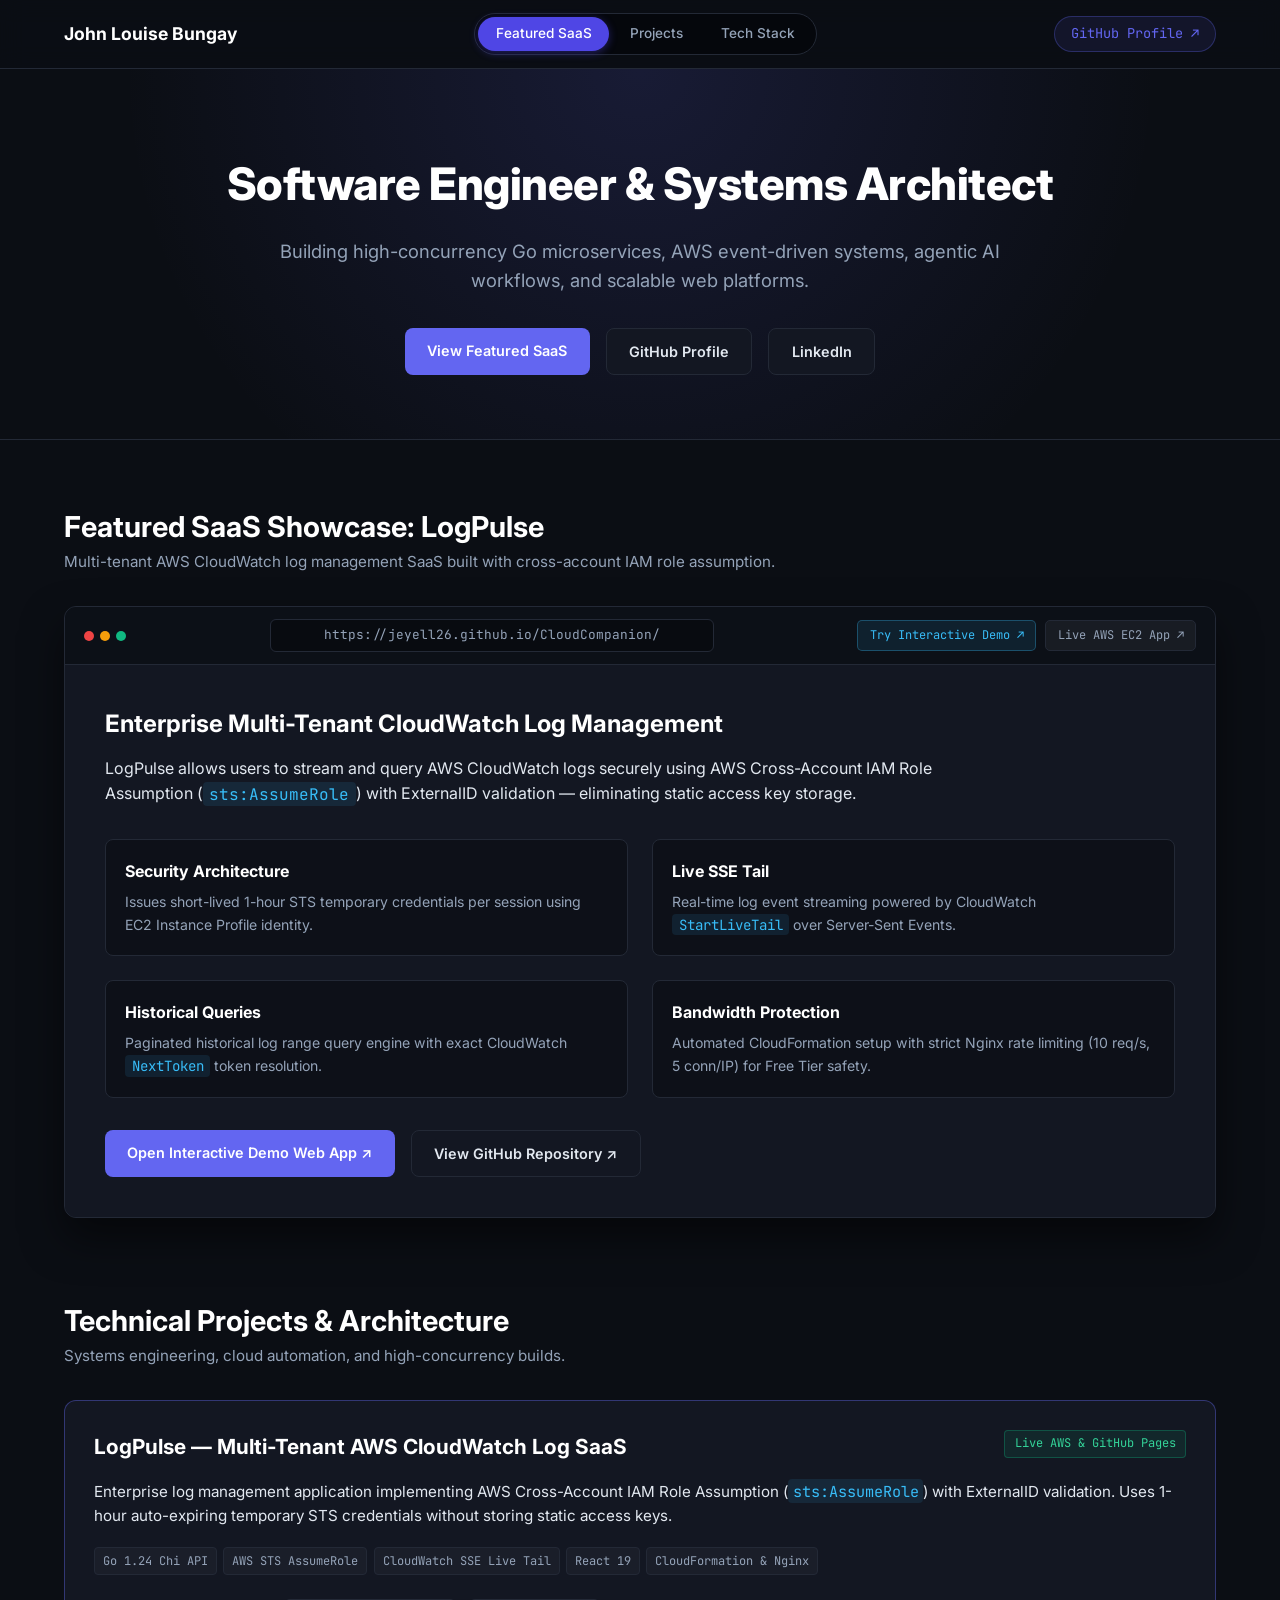
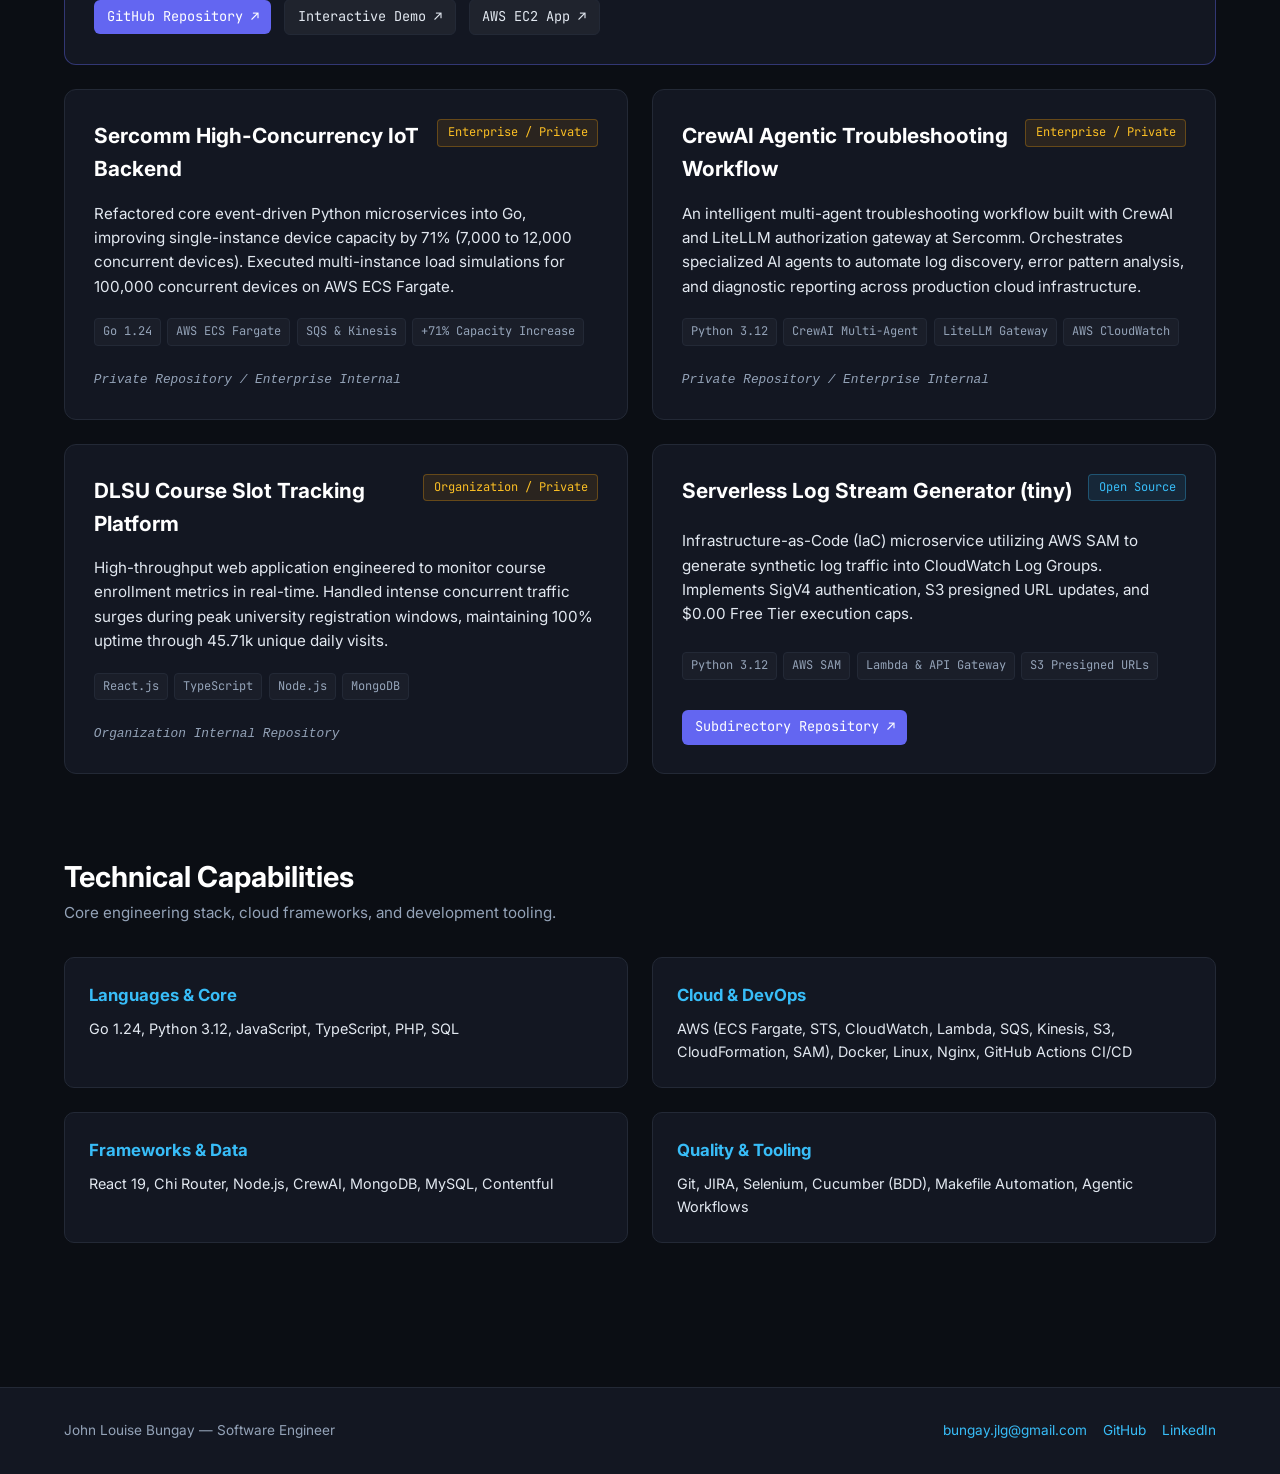
==== commit 21c13df1: "feat: product showcase webpage with embedded live app iframe and impact metrics bar" ====
--- a/index.html
+++ b/index.html
@@ -11,221 +11,235 @@
 </head>
 <body>
 
-  <!-- Navigation -->
-  <nav class="navbar">
-    <div class="nav-container">
-      <a href="#" class="logo">John Louise Bungay</a>
-      <div class="nav-links">
-        <a href="#about">About</a>
-        <a href="#experience">Experience</a>
-        <a href="#projects">Projects</a>
-        <a href="#skills">Skills</a>
-        <a href="#contact">Contact</a>
-      </div>
-    </div>
-  </nav>
-
-  <!-- Hero Section -->
-  <header class="hero">
-    <div class="hero-container">
-      <h1 class="hero-title">Software Engineer</h1>
-      <p class="hero-subtitle">Specializing in Go microservices, AWS event-driven systems, IoT infrastructure scaling, and web application development.</p>
+  <!-- Floating Segmented Menu Bar -->
+  <header class="top-bar">
+    <div class="top-bar-container">
+      <a href="#" class="brand">John Louise Bungay</a>
       
-      <div class="hero-links">
-        <a href="https://jeyell26.github.io/jeyell_web/" target="_blank" rel="noopener" class="link-item">Portfolio Site: jeyell26.github.io/jeyell_web</a>
-        <a href="https://github.com/Jeyell26" target="_blank" rel="noopener" class="link-item">GitHub: github.com/Jeyell26</a>
-        <a href="https://www.linkedin.com/in/jeyellbungay/" target="_blank" rel="noopener" class="link-item">LinkedIn: linkedin.com/in/jeyellbungay</a>
-        <a href="mailto:bungay.jlg@gmail.com" class="link-item">Email: bungay.jlg@gmail.com</a>
-      </div>
+      <!-- Interactive Segmented Pill Nav -->
+      <nav class="pill-menu">
+        <a href="#showcase" class="menu-btn active">Featured SaaS</a>
+        <a href="#projects" class="menu-btn">Projects</a>
+        <a href="#skills" class="menu-btn">Tech Stack</a>
+      </nav>
+
+      <a href="https://github.com/Jeyell26" target="_blank" rel="noopener" class="btn-github">GitHub Profile ↗</a>
     </div>
   </header>
 
+  <!-- Hero Section -->
+  <section class="hero">
+    <div class="hero-container">
+      <h1 class="hero-title">Software Engineer & Systems Architect</h1>
+      <p class="hero-subtitle">Building high-concurrency Go microservices, AWS event-driven systems, agentic AI workflows, and scalable web platforms.</p>
+      
+      <div class="hero-actions">
+        <a href="#showcase" class="btn btn-primary">View Featured SaaS</a>
+        <a href="https://github.com/Jeyell26" target="_blank" rel="noopener" class="btn btn-secondary">GitHub Profile</a>
+        <a href="https://www.linkedin.com/in/jeyellbungay/" target="_blank" rel="noopener" class="btn btn-secondary">LinkedIn</a>
+      </div>
+    </div>
+  </section>
+
   <!-- Main Content -->
   <main class="main-content">
 
-    <!-- About Section -->
-    <section id="about" class="section">
-      <div class="section-title">About</div>
-      <p class="section-text">
-        Computer Engineering graduate from De La Salle University (GPA 3.24 / 4.0, Honorable Mention) with experience building high-concurrency backend services, automating cloud infrastructure on AWS, and scaling web applications under high-traffic conditions. Demonstrated history of optimizing system throughput, implementing secure cross-account identity management, and engineering automated testing pipelines.
-      </p>
+    <!-- Featured Product Showcase: LogPulse -->
+    <section id="showcase" class="section">
+      <div class="section-header">
+        <h2 class="section-title">Featured SaaS Showcase: LogPulse</h2>
+        <p class="section-subtitle">Multi-tenant AWS CloudWatch log management SaaS built with cross-account IAM role assumption.</p>
+      </div>
+
+      <div class="browser-frame">
+        <div class="browser-header">
+          <div class="browser-dots">
+            <span class="dot red"></span>
+            <span class="dot yellow"></span>
+            <span class="dot green"></span>
+          </div>
+          <div class="browser-address">https://jeyell26.github.io/CloudCompanion/</div>
+          <div class="browser-actions">
+            <a href="https://jeyell26.github.io/CloudCompanion/" target="_blank" rel="noopener" class="btn-frame highlight">Try Interactive Demo ↗</a>
+            <a href="http://3.89.224.215" target="_blank" rel="noopener" class="btn-frame">Live AWS EC2 App ↗</a>
+          </div>
+        </div>
+
+        <div class="showcase-content">
+          <div class="showcase-info">
+            <h3>Enterprise Multi-Tenant CloudWatch Log Management</h3>
+            <p>
+              LogPulse allows users to stream and query AWS CloudWatch logs securely using AWS Cross-Account IAM Role Assumption (<code>sts:AssumeRole</code>) with ExternalID validation — eliminating static access key storage.
+            </p>
+
+            <div class="showcase-grid">
+              <div class="showcase-box">
+                <h4>Security Architecture</h4>
+                <p>Issues short-lived 1-hour STS temporary credentials per session using EC2 Instance Profile identity.</p>
+              </div>
+              <div class="showcase-box">
+                <h4>Live SSE Tail</h4>
+                <p>Real-time log event streaming powered by CloudWatch <code>StartLiveTail</code> over Server-Sent Events.</p>
+              </div>
+              <div class="showcase-box">
+                <h4>Historical Queries</h4>
+                <p>Paginated historical log range query engine with exact CloudWatch <code>NextToken</code> token resolution.</p>
+              </div>
+              <div class="showcase-box">
+                <h4>Bandwidth Protection</h4>
+                <p>Automated CloudFormation setup with strict Nginx rate limiting (10 req/s, 5 conn/IP) for Free Tier safety.</p>
+              </div>
+            </div>
+
+            <div class="showcase-cta">
+              <a href="https://jeyell26.github.io/CloudCompanion/" target="_blank" rel="noopener" class="btn btn-primary">Open Interactive Demo Web App ↗</a>
+              <a href="https://github.com/Jeyell26/CloudCompanion" target="_blank" rel="noopener" class="btn btn-secondary">View GitHub Repository ↗</a>
+            </div>
+          </div>
+        </div>
+
+      </div>
     </section>
 
-    <!-- Experience Section -->
-    <section id="experience" class="section">
-      <div class="section-title">Work Experience</div>
-
-      <div class="experience-list">
-
-        <!-- Sercomm -->
-        <div class="exp-card">
-          <div class="exp-header">
-            <div>
-              <h3 class="exp-role">Software Engineer — IoT Systems</h3>
-              <div class="exp-company">Sercomm | Manila, Philippines</div>
-            </div>
-            <div class="exp-date">Jun 2025 – Jul 2026</div>
-          </div>
-          <ul class="exp-bullets">
-            <li>Increased single-instance device capacity by 71% (7,000 to 12,000 concurrent devices) by refactoring core event-driven Python services into Go microservices.</li>
-            <li>Executed multi-instance scalability and load simulations for up to 100,000 concurrent connected devices on AWS ECS Fargate, evaluating connection recovery during network disruption events.</li>
-            <li>Constructed an API Gateway authorization layer for LiteLLM and integrated CrewAI multi-agent workflows to streamline log analysis and production issue diagnosis.</li>
-          </ul>
-        </div>
-
-        <!-- Asurion -->
-        <div class="exp-card">
-          <div class="exp-header">
-            <div>
-              <h3 class="exp-role">Software Quality Assurance Intern</h3>
-              <div class="exp-company">Asurion | Taguig, Philippines</div>
-            </div>
-            <div class="exp-date">May 2024 – Aug 2024</div>
-          </div>
-          <ul class="exp-bullets">
-            <li>Authored and automated 150+ end-to-end regression test cases using JavaScript, Selenium, and Cucumber (BDD) within an Agile framework.</li>
-            <li>Mapped end-to-end transactional workflows across user authentication, database persistence, and multi-step checkout sequences.</li>
-          </ul>
-        </div>
-
-        <!-- DLSU CSO -->
-        <div class="exp-card">
-          <div class="exp-header">
-            <div>
-              <h3 class="exp-role">Team Lead Web Developer</h3>
-              <div class="exp-company">DLSU Council of Student Organizations | Manila, Philippines</div>
-            </div>
-            <div class="exp-date">Dec 2023 – Apr 2025</div>
-          </div>
-          <ul class="exp-bullets">
-            <li>Directed a team of 6 web developers to build and manage a course slot tracking and registration web platform.</li>
-            <li>Sustained 100% platform uptime during extreme enrollment traffic spikes peaking at 45,710 unique daily visitors.</li>
-          </ul>
+    <!-- Technical Projects Grid -->
+    <section id="projects" class="section">
+      <div class="section-header">
+        <h2 class="section-title">Technical Projects & Architecture</h2>
+        <p class="section-subtitle">Systems engineering, cloud automation, and high-concurrency builds.</p>
+      </div>
+
+      <div class="projects-grid">
+
+        <!-- Card 1: LogPulse -->
+        <div class="project-card featured">
+          <div class="card-top">
+            <h3 class="card-title">LogPulse — Multi-Tenant AWS CloudWatch Log SaaS</h3>
+            <span class="badge live">Live AWS & GitHub Pages</span>
+          </div>
+          <p class="card-text">
+            Enterprise log management application implementing AWS Cross-Account IAM Role Assumption (<code>sts:AssumeRole</code>) with ExternalID validation. Uses 1-hour auto-expiring temporary STS credentials without storing static access keys.
+          </p>
+          <div class="card-features">
+            <div class="feature-tag">Go 1.24 Chi API</div>
+            <div class="feature-tag">AWS STS AssumeRole</div>
+            <div class="feature-tag">CloudWatch SSE Live Tail</div>
+            <div class="feature-tag">React 19</div>
+            <div class="feature-tag">CloudFormation & Nginx</div>
+          </div>
+          <div class="card-links">
+            <a href="https://github.com/Jeyell26/CloudCompanion" target="_blank" rel="noopener" class="card-btn primary">GitHub Repository ↗</a>
+            <a href="https://jeyell26.github.io/CloudCompanion/" target="_blank" rel="noopener" class="card-btn secondary">Interactive Demo ↗</a>
+            <a href="http://3.89.224.215" target="_blank" rel="noopener" class="card-btn secondary">AWS EC2 App ↗</a>
+          </div>
+        </div>
+
+        <!-- Card 2: Sercomm IoT Optimization -->
+        <div class="project-card">
+          <div class="card-top">
+            <h3 class="card-title">Sercomm High-Concurrency IoT Backend</h3>
+            <span class="badge private">Enterprise / Private</span>
+          </div>
+          <p class="card-text">
+            Refactored core event-driven Python microservices into Go, improving single-instance device capacity by 71% (7,000 to 12,000 concurrent devices). Executed multi-instance load simulations for 100,000 concurrent devices on AWS ECS Fargate.
+          </p>
+          <div class="card-features">
+            <div class="feature-tag">Go 1.24</div>
+            <div class="feature-tag">AWS ECS Fargate</div>
+            <div class="feature-tag">SQS & Kinesis</div>
+            <div class="feature-tag">+71% Capacity Increase</div>
+          </div>
+          <div class="card-links">
+            <span class="card-note">Private Repository / Enterprise Internal</span>
+          </div>
+        </div>
+
+        <!-- Card 3: CrewAI Troubleshooting -->
+        <div class="project-card">
+          <div class="card-top">
+            <h3 class="card-title">CrewAI Agentic Troubleshooting Workflow</h3>
+            <span class="badge private">Enterprise / Private</span>
+          </div>
+          <p class="card-text">
+            An intelligent multi-agent troubleshooting workflow built with CrewAI and LiteLLM authorization gateway at Sercomm. Orchestrates specialized AI agents to automate log discovery, error pattern analysis, and diagnostic reporting across production cloud infrastructure.
+          </p>
+          <div class="card-features">
+            <div class="feature-tag">Python 3.12</div>
+            <div class="feature-tag">CrewAI Multi-Agent</div>
+            <div class="feature-tag">LiteLLM Gateway</div>
+            <div class="feature-tag">AWS CloudWatch</div>
+          </div>
+          <div class="card-links">
+            <span class="card-note">Private Repository / Enterprise Internal</span>
+          </div>
+        </div>
+
+        <!-- Card 4: DLSU Class Tracker -->
+        <div class="project-card">
+          <div class="card-top">
+            <h3 class="card-title">DLSU Course Slot Tracking Platform</h3>
+            <span class="badge private">Organization / Private</span>
+          </div>
+          <p class="card-text">
+            High-throughput web application engineered to monitor course enrollment metrics in real-time. Handled intense concurrent traffic surges during peak university registration windows, maintaining 100% uptime through 45.71k unique daily visits.
+          </p>
+          <div class="card-features">
+            <div class="feature-tag">React.js</div>
+            <div class="feature-tag">TypeScript</div>
+            <div class="feature-tag">Node.js</div>
+            <div class="feature-tag">MongoDB</div>
+          </div>
+          <div class="card-links">
+            <span class="card-note">Organization Internal Repository</span>
+          </div>
+        </div>
+
+        <!-- Card 5: Serverless Log Generator -->
+        <div class="project-card">
+          <div class="card-top">
+            <h3 class="card-title">Serverless Log Stream Generator (tiny)</h3>
+            <span class="badge public">Open Source</span>
+          </div>
+          <p class="card-text">
+            Infrastructure-as-Code (IaC) microservice utilizing AWS SAM to generate synthetic log traffic into CloudWatch Log Groups. Implements SigV4 authentication, S3 presigned URL updates, and $0.00 Free Tier execution caps.
+          </p>
+          <div class="card-features">
+            <div class="feature-tag">Python 3.12</div>
+            <div class="feature-tag">AWS SAM</div>
+            <div class="feature-tag">Lambda & API Gateway</div>
+            <div class="feature-tag">S3 Presigned URLs</div>
+          </div>
+          <div class="card-links">
+            <a href="https://github.com/Jeyell26/CloudCompanion/tree/main/tiny" target="_blank" rel="noopener" class="card-btn primary">Subdirectory Repository ↗</a>
+          </div>
         </div>
 
       </div>
     </section>
 
-    <!-- Projects Section -->
-    <section id="projects" class="section">
-      <div class="section-title">Technical Projects</div>
-
-      <div class="projects-list">
-
-        <!-- Project 1: LogPulse -->
-        <div class="project-item">
-          <div class="project-header">
-            <h3 class="project-name">LogPulse — Multi-Tenant AWS CloudWatch Log SaaS</h3>
-            <div class="project-links">
-              <a href="https://jeyell26.github.io/CloudCompanion/" target="_blank" rel="noopener">Interactive Demo</a>
-              <a href="http://3.89.224.215" target="_blank" rel="noopener">AWS EC2 Deployment</a>
-              <a href="https://github.com/Jeyell26/CloudCompanion" target="_blank" rel="noopener">Source Code</a>
-            </div>
-          </div>
-          <p class="project-desc">
-            A multi-tenant log management web application that implements AWS Cross-Account IAM Role Assumption (<code>sts:AssumeRole</code>) with ExternalID validation. Allows users to query and stream CloudWatch logs securely using 1-hour auto-expiring tokens without storing static access keys.
-          </p>
-          <div class="project-tags">
-            <span>Go 1.24</span>
-            <span>AWS STS / CloudWatch</span>
-            <span>React 19</span>
-            <span>Python 3.12 SAM</span>
-            <span>CloudFormation</span>
-            <span>Nginx</span>
-          </div>
-        </div>
-
-        <!-- Project 2: DLSU Class Tracker -->
-        <div class="project-item">
-          <div class="project-header">
-            <h3 class="project-name">DLSU Course Slot Tracking Platform</h3>
-            <div class="project-links">
-              <a href="https://github.com/Jeyell26" target="_blank" rel="noopener">Source Code</a>
-            </div>
-          </div>
-          <p class="project-desc">
-            A web application engineered to monitor course enrollment metrics and availability in real-time. Designed to handle intense concurrent read/write loads during peak university registration windows.
-          </p>
-          <div class="project-tags">
-            <span>React.js</span>
-            <span>TypeScript</span>
-            <span>Node.js</span>
-            <span>MongoDB</span>
-            <span>Contentful</span>
-          </div>
-        </div>
-
-        <!-- Project 3: Serverless Log Generator -->
-        <div class="project-item">
-          <div class="project-header">
-            <h3 class="project-name">Serverless Log Stream Generator (tiny)</h3>
-            <div class="project-links">
-              <a href="https://github.com/Jeyell26/CloudCompanion/tree/main/tiny" target="_blank" rel="noopener">Source Code</a>
-            </div>
-          </div>
-          <p class="project-desc">
-            An Infrastructure-as-Code microservice utilizing AWS SAM to generate synthetic log traffic into CloudWatch Log Groups. Implements SigV4 authentication, S3 presigned configuration uploads, and execution duration guardrails.
-          </p>
-          <div class="project-tags">
-            <span>Python 3.12</span>
-            <span>AWS SAM</span>
-            <span>AWS Lambda</span>
-            <span>API Gateway</span>
-            <span>S3</span>
-          </div>
-        </div>
-
-      </div>
-    </section>
-
-    <!-- Skills Section -->
+    <!-- Technical Skills Section -->
     <section id="skills" class="section">
-      <div class="section-title">Skills & Technologies</div>
-
-      <div class="skills-table">
-        <div class="skill-row">
-          <div class="skill-label">Languages</div>
-          <div class="skill-val">Go, Python, JavaScript, TypeScript, PHP</div>
-        </div>
-        <div class="skill-row">
-          <div class="skill-label">Cloud & Infrastructure</div>
-          <div class="skill-val">AWS (ECS Fargate, STS, CloudWatch, Lambda, SQS, Kinesis, S3, CloudFormation, SAM), Docker, Linux, Nginx</div>
-        </div>
-        <div class="skill-row">
-          <div class="skill-label">Frameworks & Databases</div>
-          <div class="skill-val">React.js, Chi Router, Node.js, CrewAI, MongoDB, MySQL, Contentful</div>
-        </div>
-        <div class="skill-row">
-          <div class="skill-label">DevOps & Testing</div>
-          <div class="skill-val">Git, GitHub Actions CI/CD, JIRA, Selenium, Cucumber (BDD), Makefile Automation</div>
-        </div>
-      </div>
-    </section>
-
-    <!-- Education Section -->
-    <section id="education" class="section">
-      <div class="section-title">Education</div>
-      <div class="edu-item">
-        <div class="edu-header">
-          <h3 class="edu-degree">B.S. Computer Engineering</h3>
-          <div class="edu-date">Graduated Feb 2025</div>
-        </div>
-        <div class="edu-school">De La Salle University — Manila, Philippines</div>
-        <div class="edu-detail">GPA: 3.24 / 4.0 (Honorable Mention)</div>
-        <div class="edu-detail">Vice President for Academics — Association of Computer Engineering Students (ACES)</div>
-      </div>
-    </section>
-
-    <!-- Contact Section -->
-    <section id="contact" class="section">
-      <div class="section-title">Contact</div>
-      <p class="section-text">
-        Email: <a href="mailto:bungay.jlg@gmail.com">bungay.jlg@gmail.com</a> | Phone: +63 995 917 0261 | Location: Manila City, Philippines
-      </p>
-      <div class="contact-links">
-        <a href="https://github.com/Jeyell26" target="_blank" rel="noopener">GitHub Profile</a>
-        <a href="https://www.linkedin.com/in/jeyellbungay/" target="_blank" rel="noopener">LinkedIn Profile</a>
-        <a href="https://jeyell26.github.io/jeyell_web/" target="_blank" rel="noopener">Portfolio Link</a>
+      <div class="section-header">
+        <h2 class="section-title">Technical Capabilities</h2>
+        <p class="section-subtitle">Core engineering stack, cloud frameworks, and development tooling.</p>
+      </div>
+
+      <div class="skills-matrix">
+        <div class="skill-box">
+          <h4>Languages & Core</h4>
+          <p>Go 1.24, Python 3.12, JavaScript, TypeScript, PHP, SQL</p>
+        </div>
+        <div class="skill-box">
+          <h4>Cloud & DevOps</h4>
+          <p>AWS (ECS Fargate, STS, CloudWatch, Lambda, SQS, Kinesis, S3, CloudFormation, SAM), Docker, Linux, Nginx, GitHub Actions CI/CD</p>
+        </div>
+        <div class="skill-box">
+          <h4>Frameworks & Data</h4>
+          <p>React 19, Chi Router, Node.js, CrewAI, MongoDB, MySQL, Contentful</p>
+        </div>
+        <div class="skill-box">
+          <h4>Quality & Tooling</h4>
+          <p>Git, JIRA, Selenium, Cucumber (BDD), Makefile Automation, Agentic Workflows</p>
+        </div>
       </div>
     </section>
 
@@ -235,7 +249,11 @@
   <footer class="footer">
     <div class="footer-container">
       <div>John Louise Bungay — Software Engineer</div>
-      <div>Portfolio URL: https://jeyell26.github.io/jeyell_web/</div>
+      <div class="footer-links">
+        <a href="mailto:bungay.jlg@gmail.com">bungay.jlg@gmail.com</a>
+        <a href="https://github.com/Jeyell26" target="_blank" rel="noopener">GitHub</a>
+        <a href="https://www.linkedin.com/in/jeyellbungay/" target="_blank" rel="noopener">LinkedIn</a>
+      </div>
     </div>
   </footer>
 
--- a/style.css
+++ b/style.css
@@ -1,12 +1,14 @@
-/* Professional Clean Minimalist Theme */
+/* Modern Product Showcase Developer Portfolio */
 :root {
-  --bg-color: #0d1117;
-  --panel-bg: #161b22;
-  --border-color: #30363d;
-  --primary-color: #58a6ff;
-  --text-primary: #c9d1d9;
-  --text-heading: #f0f6fc;
-  --text-muted: #8b949e;
+  --bg-color: #0b0e14;
+  --panel-bg: #131722;
+  --border-color: #232936;
+  --primary-color: #4f46e5;
+  --primary-light: #6366f1;
+  --accent-blue: #38bdf8;
+  --text-primary: #e2e8f0;
+  --text-heading: #ffffff;
+  --text-muted: #94a3b8;
   --font-sans: 'Inter', -apple-system, sans-serif;
   --font-mono: 'JetBrains Mono', monospace;
 }
@@ -25,18 +27,19 @@
   font-size: 15px;
 }
 
-/* Navbar */
-.navbar {
+/* Floating Header Top Bar */
+.top-bar {
   position: sticky;
   top: 0;
-  background-color: rgba(13, 17, 23, 0.95);
+  background-color: rgba(11, 14, 20, 0.9);
+  backdrop-filter: blur(12px);
   border-bottom: 1px solid var(--border-color);
-  z-index: 100;
-  padding: 1rem 0;
-}
-
-.nav-container {
-  max-width: 1000px;
+  z-index: 1000;
+  padding: 0.8rem 0;
+}
+
+.top-bar-container {
+  max-width: 1200px;
   margin: 0 auto;
   padding: 0 1.5rem;
   display: flex;
@@ -44,319 +47,437 @@
   align-items: center;
 }
 
-.logo {
+.brand {
   font-size: 1.1rem;
   font-weight: 700;
   color: var(--text-heading);
   text-decoration: none;
 }
 
-.nav-links {
-  display: flex;
-  gap: 1.5rem;
-}
-
-.nav-links a {
-  color: var(--text-muted);
-  text-decoration: none;
-  font-size: 0.9rem;
-  transition: color 0.15s;
-}
-
-.nav-links a:hover {
-  color: var(--primary-color);
+/* Segmented Pill Menu Buttons */
+.pill-menu {
+  display: flex;
+  background: rgba(0, 0, 0, 0.4);
+  border: 1px solid var(--border-color);
+  padding: 3px;
+  border-radius: 30px;
+  gap: 3px;
+}
+
+.menu-btn {
+  color: var(--text-muted);
+  text-decoration: none;
+  font-size: 0.85rem;
+  font-weight: 500;
+  padding: 0.4rem 1.1rem;
+  border-radius: 20px;
+  transition: all 0.2s ease;
+}
+
+.menu-btn:hover {
+  color: var(--text-heading);
+  background: rgba(255, 255, 255, 0.05);
+}
+
+.menu-btn.active, .menu-btn:focus {
+  color: #ffffff;
+  background: var(--primary-color);
+  box-shadow: 0 2px 8px rgba(79, 70, 229, 0.4);
+}
+
+.btn-github {
+  font-size: 0.85rem;
+  font-family: var(--font-mono);
+  background: rgba(99, 102, 241, 0.1);
+  border: 1px solid rgba(99, 102, 241, 0.3);
+  color: var(--primary-light) !important;
+  padding: 0.4rem 1rem;
+  border-radius: 20px;
+  text-decoration: none;
+  transition: all 0.15s ease;
+}
+
+.btn-github:hover {
+  background: rgba(99, 102, 241, 0.2);
 }
 
 /* Hero */
 .hero {
   border-bottom: 1px solid var(--border-color);
-  padding: 4rem 1.5rem 3rem;
+  padding: 5rem 1.5rem 4rem;
+  background: radial-gradient(circle at 50% 0%, rgba(99, 102, 241, 0.15), transparent 70%);
+}
+
+.hero-container {
+  max-width: 900px;
+  margin: 0 auto;
+  text-align: center;
+}
+
+.hero-title {
+  font-size: 2.8rem;
+  font-weight: 800;
+  color: var(--text-heading);
+  margin-bottom: 1rem;
+  letter-spacing: -0.5px;
+}
+
+.hero-subtitle {
+  font-size: 1.15rem;
+  color: var(--text-muted);
+  max-width: 750px;
+  margin: 0 auto 2rem;
+}
+
+.hero-actions {
+  display: flex;
+  gap: 1rem;
+  justify-content: center;
+  flex-wrap: wrap;
+}
+
+.btn {
+  display: inline-block;
+  padding: 0.7rem 1.4rem;
+  border-radius: 8px;
+  font-size: 0.9rem;
+  font-weight: 600;
+  text-decoration: none;
+  transition: all 0.15s ease;
+}
+
+.btn-primary {
+  background: var(--primary-light);
+  color: #ffffff;
+}
+
+.btn-primary:hover {
+  background: var(--primary-color);
+}
+
+.btn-secondary {
   background: var(--panel-bg);
-}
-
-.hero-container {
-  max-width: 1000px;
-  margin: 0 auto;
-}
-
-.hero-title {
-  font-size: 2.4rem;
-  font-weight: 700;
-  color: var(--text-heading);
-  margin-bottom: 0.5rem;
-}
-
-.hero-subtitle {
-  font-size: 1.1rem;
-  color: var(--text-muted);
-  max-width: 800px;
-  margin-bottom: 2rem;
-}
-
-.hero-subtitle code {
-  font-family: var(--font-mono);
-  color: var(--primary-color);
-  background: rgba(88, 166, 255, 0.1);
-  padding: 0.1rem 0.3rem;
-  border-radius: 4px;
-}
-
-.hero-links {
-  display: flex;
-  flex-wrap: wrap;
-  gap: 1rem;
-}
-
-.link-item {
-  display: inline-block;
-  font-size: 0.85rem;
-  font-family: var(--font-mono);
-  color: var(--primary-color);
-  text-decoration: none;
-  background: rgba(88, 166, 255, 0.08);
-  border: 1px solid rgba(88, 166, 255, 0.2);
-  padding: 0.4rem 0.8rem;
-  border-radius: 6px;
-}
-
-.link-item:hover {
-  background: rgba(88, 166, 255, 0.15);
+  border: 1px solid var(--border-color);
+  color: var(--text-primary);
+}
+
+.btn-secondary:hover {
+  border-color: var(--text-muted);
 }
 
 /* Main Layout */
 .main-content {
-  max-width: 1000px;
+  max-width: 1200px;
   margin: 0 auto;
-  padding: 3rem 1.5rem 5rem;
+  padding: 4rem 1.5rem;
 }
 
 .section {
-  margin-bottom: 3.5rem;
+  margin-bottom: 5rem;
+  scroll-margin-top: 90px;
+}
+
+.section-header {
+  margin-bottom: 2rem;
 }
 
 .section-title {
-  font-size: 1.2rem;
+  font-size: 1.8rem;
   font-weight: 700;
   color: var(--text-heading);
-  text-transform: uppercase;
-  letter-spacing: 1px;
-  margin-bottom: 1.5rem;
-  padding-bottom: 0.5rem;
+}
+
+.section-subtitle {
+  color: var(--text-muted);
+  font-size: 0.95rem;
+}
+
+/* Embedded Live Browser Frame Mockup */
+.browser-frame {
+  background: var(--panel-bg);
+  border: 1px solid var(--border-color);
+  border-radius: 12px;
+  overflow: hidden;
+  box-shadow: 0 20px 40px rgba(0, 0, 0, 0.5);
+}
+
+.browser-header {
+  background: rgba(11, 14, 20, 0.8);
   border-bottom: 1px solid var(--border-color);
-}
-
-.section-text {
+  padding: 0.75rem 1.2rem;
+  display: flex;
+  align-items: center;
+  justify-content: space-between;
+}
+
+.browser-dots {
+  display: flex;
+  gap: 6px;
+}
+
+.dot {
+  width: 10px;
+  height: 10px;
+  border-radius: 50%;
+}
+
+.dot.red { background: #ef4444; }
+.dot.yellow { background: #f59e0b; }
+.dot.green { background: #10b981; }
+
+.browser-address {
+  font-family: var(--font-mono);
+  font-size: 0.8rem;
+  color: var(--text-muted);
+  background: rgba(0, 0, 0, 0.3);
+  padding: 0.3rem 1rem;
+  border-radius: 6px;
+  border: 1px solid var(--border-color);
+  width: 40%;
+  text-align: center;
+  white-space: nowrap;
+  overflow: hidden;
+  text-overflow: ellipsis;
+}
+
+.browser-actions {
+  display: flex;
+  gap: 0.6rem;
+}
+
+.btn-frame {
+  font-size: 0.75rem;
+  font-family: var(--font-mono);
+  color: var(--text-muted);
+  text-decoration: none;
+  background: rgba(255, 255, 255, 0.05);
+  border: 1px solid var(--border-color);
+  padding: 0.3rem 0.7rem;
+  border-radius: 5px;
+  transition: all 0.15s;
+}
+
+.btn-frame:hover {
+  color: #ffffff;
+  background: rgba(255, 255, 255, 0.1);
+}
+
+.btn-frame.highlight {
+  color: var(--accent-blue);
+  border-color: rgba(56, 189, 248, 0.3);
+  background: rgba(56, 189, 248, 0.1);
+}
+
+.showcase-content {
+  padding: 2.5rem;
+  background: var(--panel-bg);
+}
+
+.showcase-info h3 {
+  font-size: 1.5rem;
+  color: var(--text-heading);
+  margin-bottom: 0.8rem;
+}
+
+.showcase-info p {
   color: var(--text-primary);
   font-size: 1rem;
-  line-height: 1.7;
-}
-
-/* Experience List */
-.experience-list {
+  margin-bottom: 2rem;
+  max-width: 900px;
+}
+
+.showcase-info p code {
+  font-family: var(--font-mono);
+  color: var(--accent-blue);
+  background: rgba(56, 189, 248, 0.1);
+  padding: 0.1rem 0.4rem;
+  border-radius: 4px;
+}
+
+.showcase-grid {
+  display: grid;
+  grid-template-columns: repeat(2, 1fr);
+  gap: 1.5rem;
+  margin-bottom: 2rem;
+}
+
+.showcase-box {
+  background: rgba(0, 0, 0, 0.3);
+  border: 1px solid var(--border-color);
+  border-radius: 8px;
+  padding: 1.2rem;
+}
+
+.showcase-box h4 {
+  font-size: 1rem;
+  color: var(--text-heading);
+  margin-bottom: 0.4rem;
+}
+
+.showcase-box p {
+  font-size: 0.88rem;
+  color: var(--text-muted);
+  margin-bottom: 0;
+}
+
+.showcase-cta {
+  display: flex;
+  gap: 1rem;
+  flex-wrap: wrap;
+}
+
+/* Projects Grid Cards */
+.projects-grid {
+  display: grid;
+  grid-template-columns: repeat(2, 1fr);
+  gap: 1.5rem;
+}
+
+.project-card {
+  background: var(--panel-bg);
+  border: 1px solid var(--border-color);
+  border-radius: 12px;
+  padding: 1.8rem;
   display: flex;
   flex-direction: column;
-  gap: 2rem;
-}
-
-.exp-card {
-  background: var(--panel-bg);
-  border: 1px solid var(--border-color);
-  border-radius: 8px;
-  padding: 1.5rem;
-}
-
-.exp-header {
+  justify-content: space-between;
+}
+
+.project-card.featured {
+  grid-column: span 2;
+  border-color: rgba(99, 102, 241, 0.4);
+}
+
+.card-top {
   display: flex;
   justify-content: space-between;
   align-items: flex-start;
   margin-bottom: 1rem;
 }
 
-.exp-role {
-  font-size: 1.1rem;
-  color: var(--text-heading);
-  font-weight: 600;
-}
-
-.exp-company {
-  color: var(--primary-color);
-  font-size: 0.9rem;
-}
-
-.exp-date {
-  color: var(--text-muted);
-  font-size: 0.85rem;
-  font-family: var(--font-mono);
-}
-
-.exp-bullets {
-  padding-left: 1.2rem;
-}
-
-.exp-bullets li {
-  color: var(--text-primary);
-  margin-bottom: 0.5rem;
-  font-size: 0.95rem;
-}
-
-/* Projects List */
-.projects-list {
-  display: flex;
-  flex-direction: column;
-  gap: 1.5rem;
-}
-
-.project-item {
-  background: var(--panel-bg);
-  border: 1px solid var(--border-color);
-  border-radius: 8px;
-  padding: 1.5rem;
-}
-
-.project-header {
-  display: flex;
-  justify-content: space-between;
-  align-items: center;
-  margin-bottom: 0.8rem;
-  flex-wrap: wrap;
-  gap: 0.5rem;
-}
-
-.project-name {
-  font-size: 1.1rem;
-  color: var(--text-heading);
-  font-weight: 600;
-}
-
-.project-name code {
-  font-family: var(--font-mono);
-  color: var(--primary-color);
-}
-
-.project-links {
-  display: flex;
-  gap: 1rem;
-}
-
-.project-links a {
-  color: var(--primary-color);
-  font-size: 0.85rem;
-  font-family: var(--font-mono);
-  text-decoration: none;
-}
-
-.project-links a:hover {
-  text-decoration: underline;
-}
-
-.project-desc {
+.card-title {
+  font-size: 1.3rem;
+  color: var(--text-heading);
+  font-weight: 700;
+}
+
+.card-title code {
+  font-family: var(--font-mono);
+  color: var(--accent-blue);
+}
+
+.badge {
+  font-size: 0.75rem;
+  font-family: var(--font-mono);
+  padding: 0.2rem 0.6rem;
+  border-radius: 4px;
+  white-space: nowrap;
+}
+
+.badge.live {
+  background: rgba(16, 185, 129, 0.1);
+  color: #34d399;
+  border: 1px solid rgba(16, 185, 129, 0.3);
+}
+
+.badge.private {
+  background: rgba(245, 158, 11, 0.1);
+  color: #fbbf24;
+  border: 1px solid rgba(245, 158, 11, 0.3);
+}
+
+.badge.public {
+  background: rgba(56, 189, 248, 0.1);
+  color: #38bdf8;
+  border: 1px solid rgba(56, 189, 248, 0.3);
+}
+
+.card-text {
   color: var(--text-primary);
   font-size: 0.95rem;
-  margin-bottom: 1rem;
-}
-
-.project-desc code {
-  font-family: var(--font-mono);
-  color: var(--primary-color);
-  background: rgba(88, 166, 255, 0.1);
+  margin-bottom: 1.2rem;
+}
+
+.card-text code {
+  font-family: var(--font-mono);
+  color: var(--accent-blue);
+  background: rgba(56, 189, 248, 0.1);
   padding: 0.1rem 0.3rem;
   border-radius: 4px;
 }
 
-.project-tags {
+.card-features {
   display: flex;
   flex-wrap: wrap;
-  gap: 0.5rem;
-}
-
-.project-tags span {
+  gap: 0.4rem;
+  margin-bottom: 1.5rem;
+}
+
+.feature-tag {
   font-size: 0.75rem;
   font-family: var(--font-mono);
   color: var(--text-muted);
-  background: rgba(255, 255, 255, 0.05);
+  background: rgba(255, 255, 255, 0.03);
   border: 1px solid var(--border-color);
   padding: 0.2rem 0.5rem;
   border-radius: 4px;
 }
 
-/* Skills Table */
-.skills-table {
-  display: flex;
-  flex-direction: column;
+.card-links {
+  display: flex;
   gap: 0.8rem;
-}
-
-.skill-row {
+  align-items: center;
+}
+
+.card-btn {
+  font-size: 0.85rem;
+  font-family: var(--font-mono);
+  text-decoration: none;
+  padding: 0.4rem 0.8rem;
+  border-radius: 6px;
+}
+
+.card-btn.primary {
+  background: var(--primary-light);
+  color: #ffffff;
+}
+
+.card-btn.secondary {
+  background: rgba(255, 255, 255, 0.05);
+  border: 1px solid var(--border-color);
+  color: var(--text-primary);
+}
+
+.card-note {
+  font-size: 0.8rem;
+  font-family: var(--font-mono);
+  color: var(--text-muted);
+  font-style: italic;
+}
+
+/* Skills Matrix */
+.skills-matrix {
   display: grid;
-  grid-template-columns: 200px 1fr;
+  grid-template-columns: repeat(2, 1fr);
+  gap: 1.5rem;
+}
+
+.skill-box {
   background: var(--panel-bg);
   border: 1px solid var(--border-color);
-  border-radius: 6px;
-  padding: 0.8rem 1.2rem;
-}
-
-.skill-label {
-  font-weight: 600;
-  color: var(--text-heading);
-  font-size: 0.9rem;
-}
-
-.skill-val {
+  border-radius: 10px;
+  padding: 1.5rem;
+}
+
+.skill-box h4 {
+  font-size: 1.05rem;
+  color: var(--accent-blue);
+  margin-bottom: 0.5rem;
+}
+
+.skill-box p {
   color: var(--text-primary);
   font-size: 0.9rem;
-}
-
-/* Education */
-.edu-item {
-  background: var(--panel-bg);
-  border: 1px solid var(--border-color);
-  border-radius: 8px;
-  padding: 1.5rem;
-}
-
-.edu-header {
-  display: flex;
-  justify-content: space-between;
-  margin-bottom: 0.4rem;
-}
-
-.edu-degree {
-  font-size: 1.1rem;
-  color: var(--text-heading);
-}
-
-.edu-date {
-  color: var(--text-muted);
-  font-family: var(--font-mono);
-  font-size: 0.85rem;
-}
-
-.edu-school {
-  color: var(--primary-color);
-  margin-bottom: 0.5rem;
-}
-
-.edu-detail {
-  color: var(--text-muted);
-  font-size: 0.9rem;
-}
-
-/* Contact Links */
-.contact-links {
-  display: flex;
-  gap: 1.5rem;
-  margin-top: 1rem;
-}
-
-.contact-links a {
-  color: var(--primary-color);
-  font-family: var(--font-mono);
-  font-size: 0.9rem;
-  text-decoration: none;
-}
-
-.contact-links a:hover {
-  text-decoration: underline;
 }
 
 /* Footer */
@@ -369,20 +490,34 @@
 }
 
 .footer-container {
-  max-width: 1000px;
+  max-width: 1200px;
   margin: 0 auto;
   padding: 0 1.5rem;
   display: flex;
   justify-content: space-between;
 }
 
-@media (max-width: 768px) {
-  .exp-header, .project-header, .edu-header, .footer-container {
-    flex-direction: column;
-    gap: 0.5rem;
+.footer-links {
+  display: flex;
+  gap: 1rem;
+}
+
+.footer-links a {
+  color: var(--accent-blue);
+  text-decoration: none;
+}
+
+@media (max-width: 900px) {
+  .metrics-container, .projects-grid, .skills-matrix {
+    grid-template-columns: 1fr;
   }
-  .skill-row {
-    grid-template-columns: 1fr;
-    gap: 0.3rem;
+  .project-card.featured {
+    grid-column: span 1;
   }
-}
+  .browser-address {
+    display: none;
+  }
+  .browser-body {
+    height: 450px;
+  }
+}
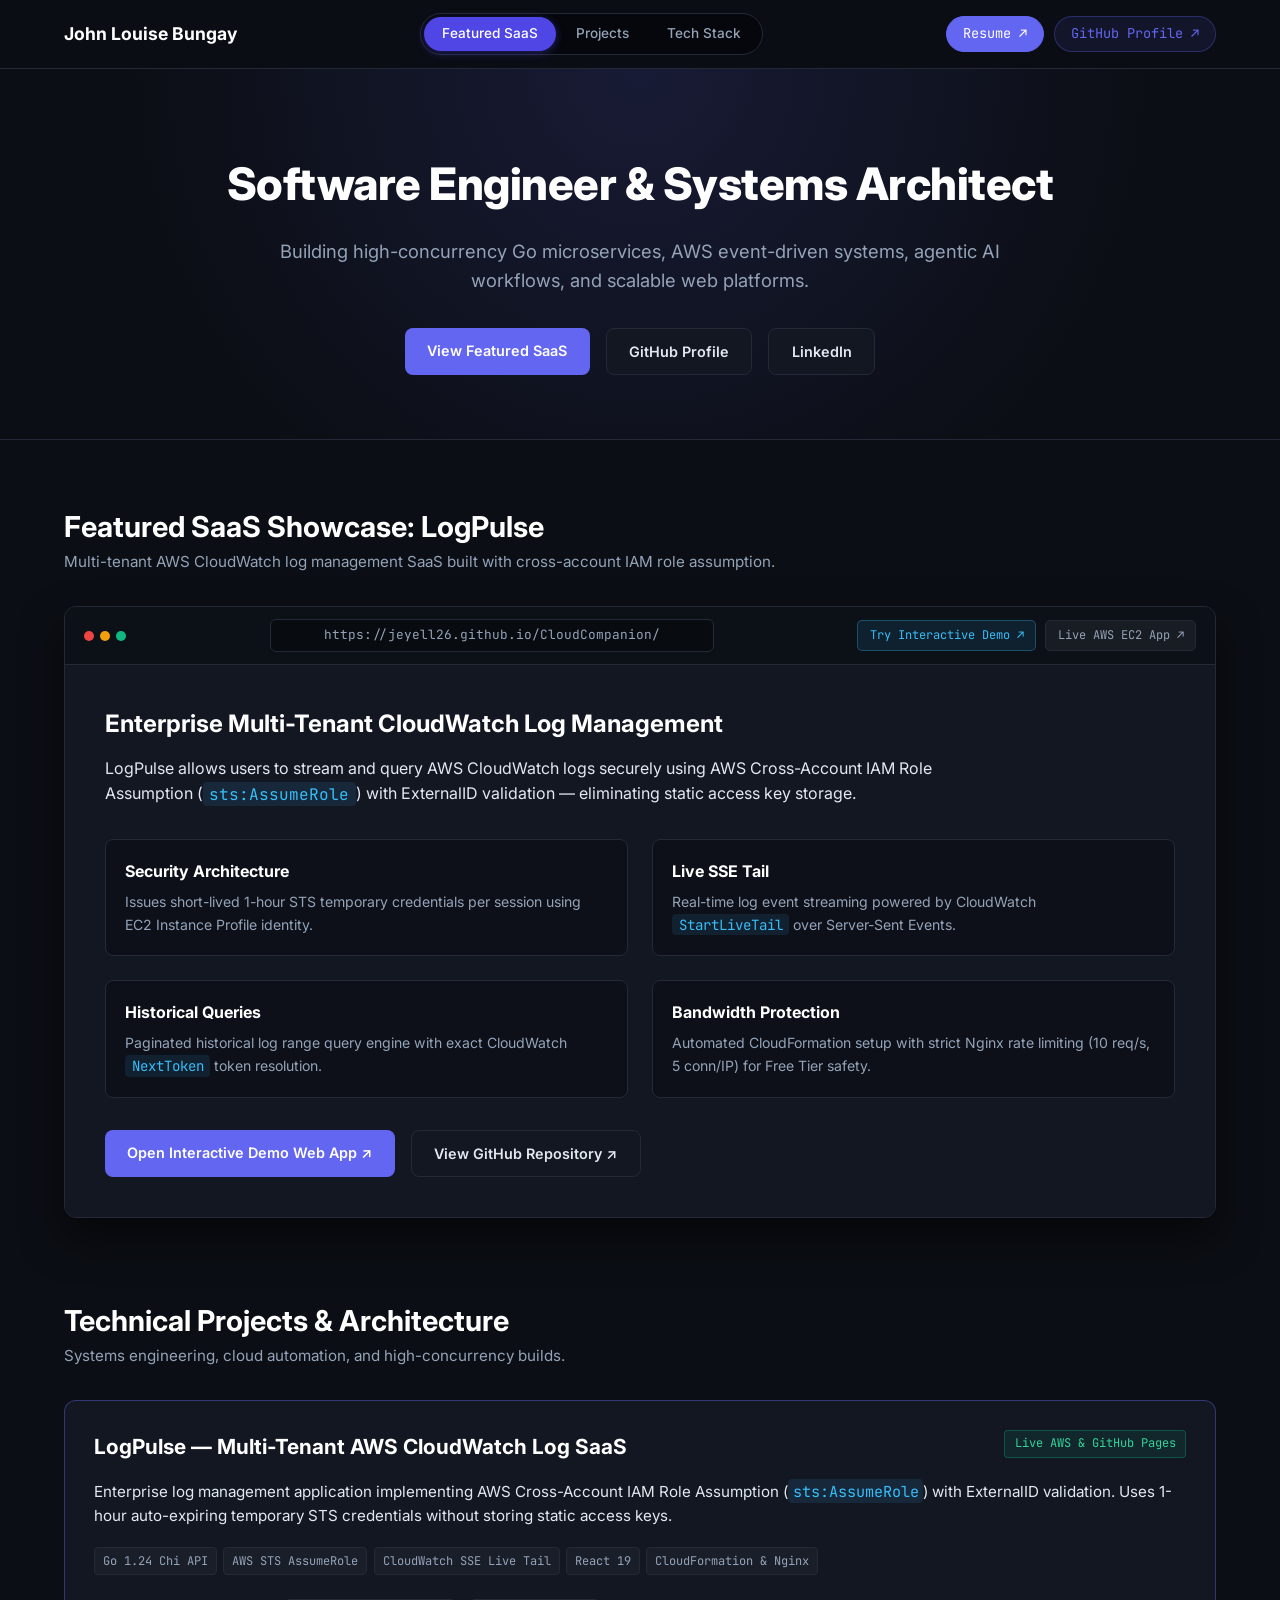
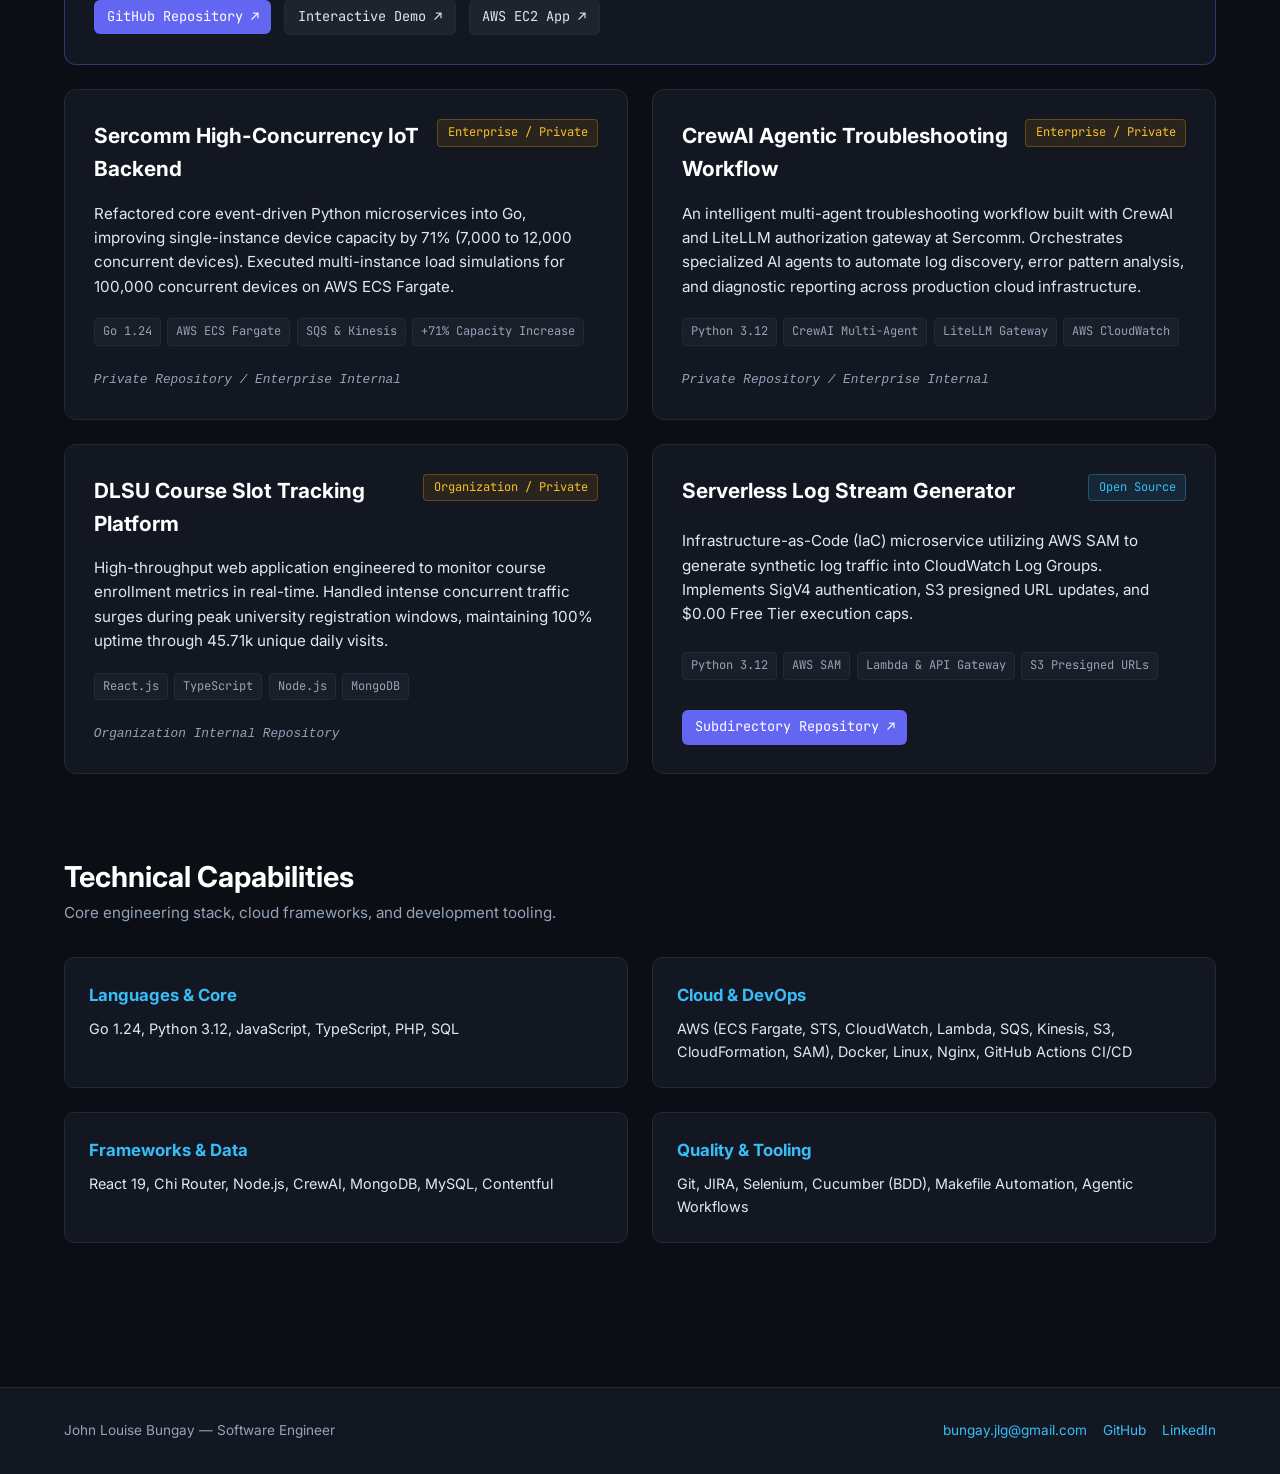
==== commit 9773550d: "feat: add Resume button in navigation bar linking to traditional resume page with profile photo" ====
--- a/index.html
+++ b/index.html
@@ -23,7 +23,10 @@
         <a href="#skills" class="menu-btn">Tech Stack</a>
       </nav>
 
-      <a href="https://github.com/Jeyell26" target="_blank" rel="noopener" class="btn-github">GitHub Profile ↗</a>
+      <div class="header-right-actions">
+        <a href="resume.html" class="btn-github highlight-resume">Resume ↗</a>
+        <a href="https://github.com/Jeyell26" target="_blank" rel="noopener" class="btn-github">GitHub Profile ↗</a>
+      </div>
     </div>
   </header>
 
@@ -196,7 +199,7 @@
         <!-- Card 5: Serverless Log Generator -->
         <div class="project-card">
           <div class="card-top">
-            <h3 class="card-title">Serverless Log Stream Generator (tiny)</h3>
+            <h3 class="card-title">Serverless Log Stream Generator</h3>
             <span class="badge public">Open Source</span>
           </div>
           <p class="card-text">
--- a/style.css
+++ b/style.css
@@ -85,6 +85,12 @@
   box-shadow: 0 2px 8px rgba(79, 70, 229, 0.4);
 }
 
+.header-right-actions {
+  display: flex;
+  gap: 0.6rem;
+  align-items: center;
+}
+
 .btn-github {
   font-size: 0.85rem;
   font-family: var(--font-mono);
@@ -95,6 +101,16 @@
   border-radius: 20px;
   text-decoration: none;
   transition: all 0.15s ease;
+}
+
+.btn-github.highlight-resume {
+  background: var(--primary-light);
+  color: #ffffff !important;
+  border-color: var(--primary-light);
+}
+
+.btn-github.highlight-resume:hover {
+  background: var(--primary-color);
 }
 
 .btn-github:hover {
